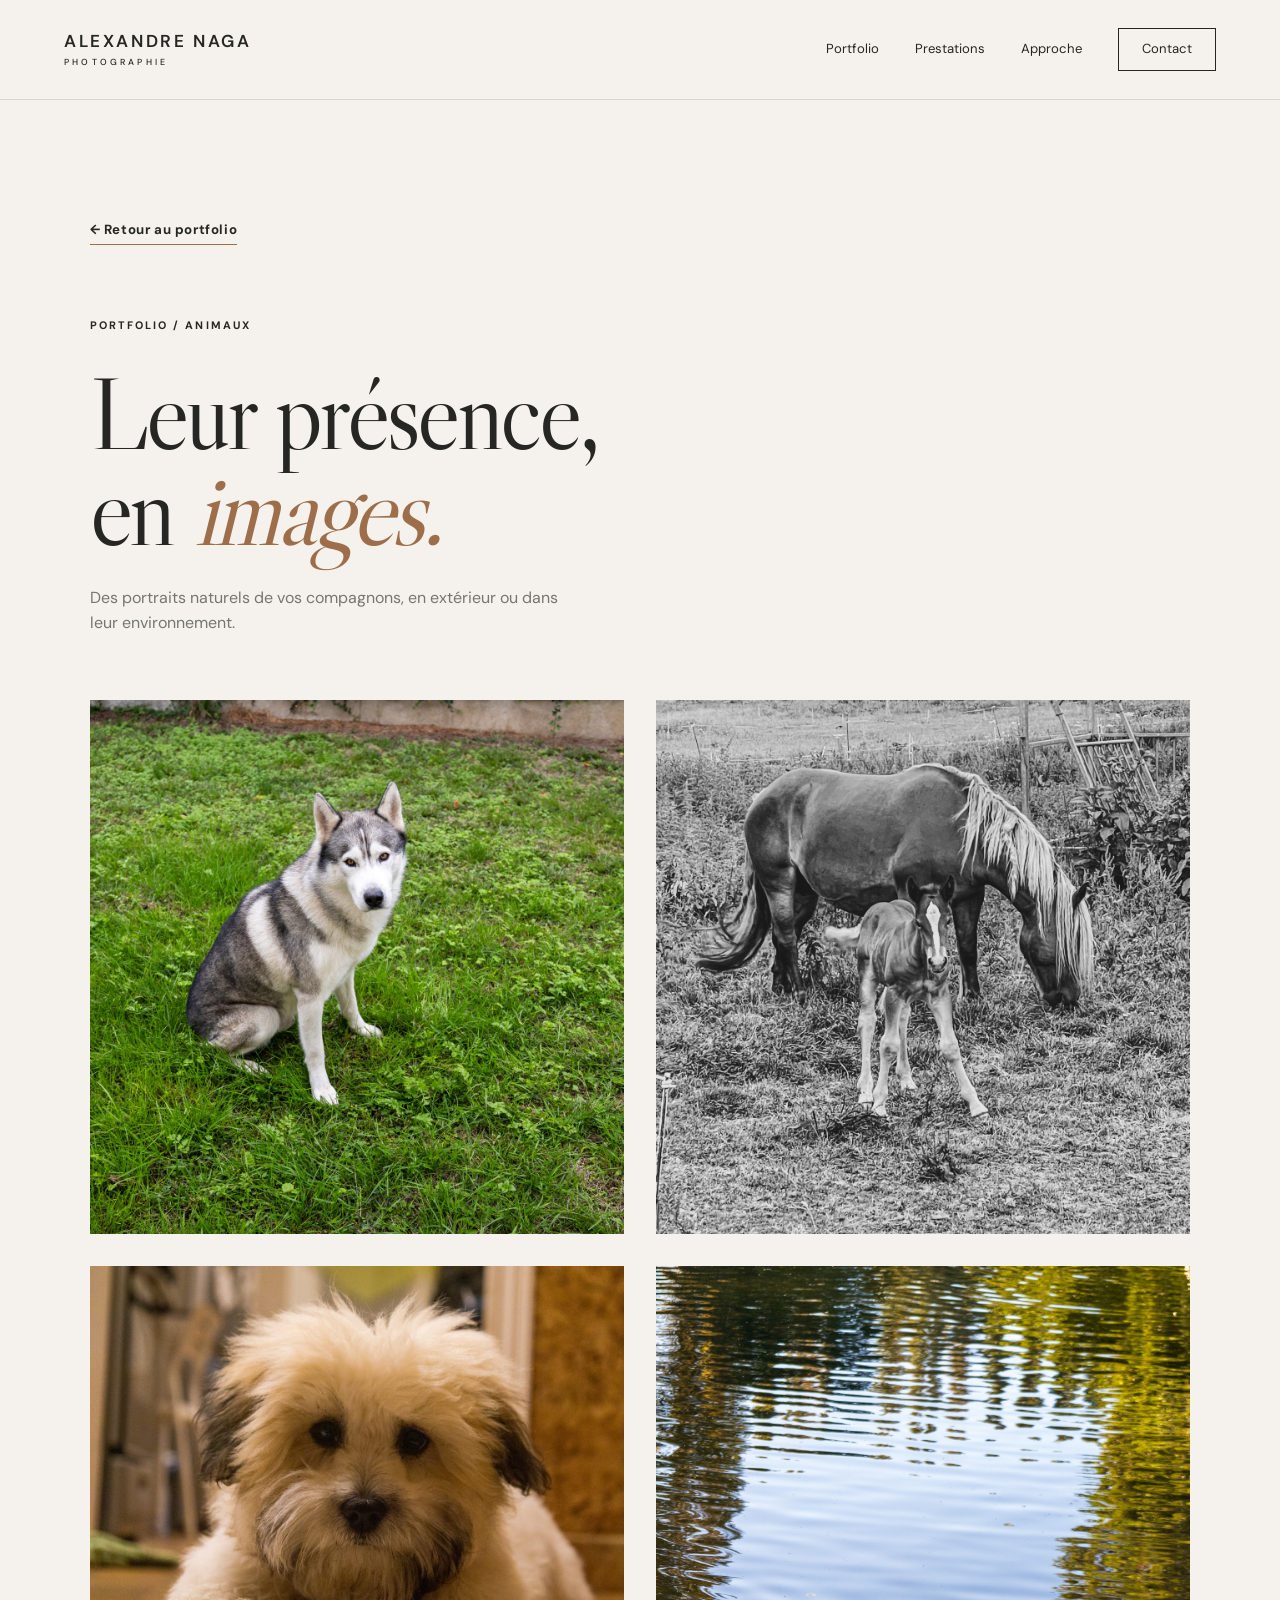
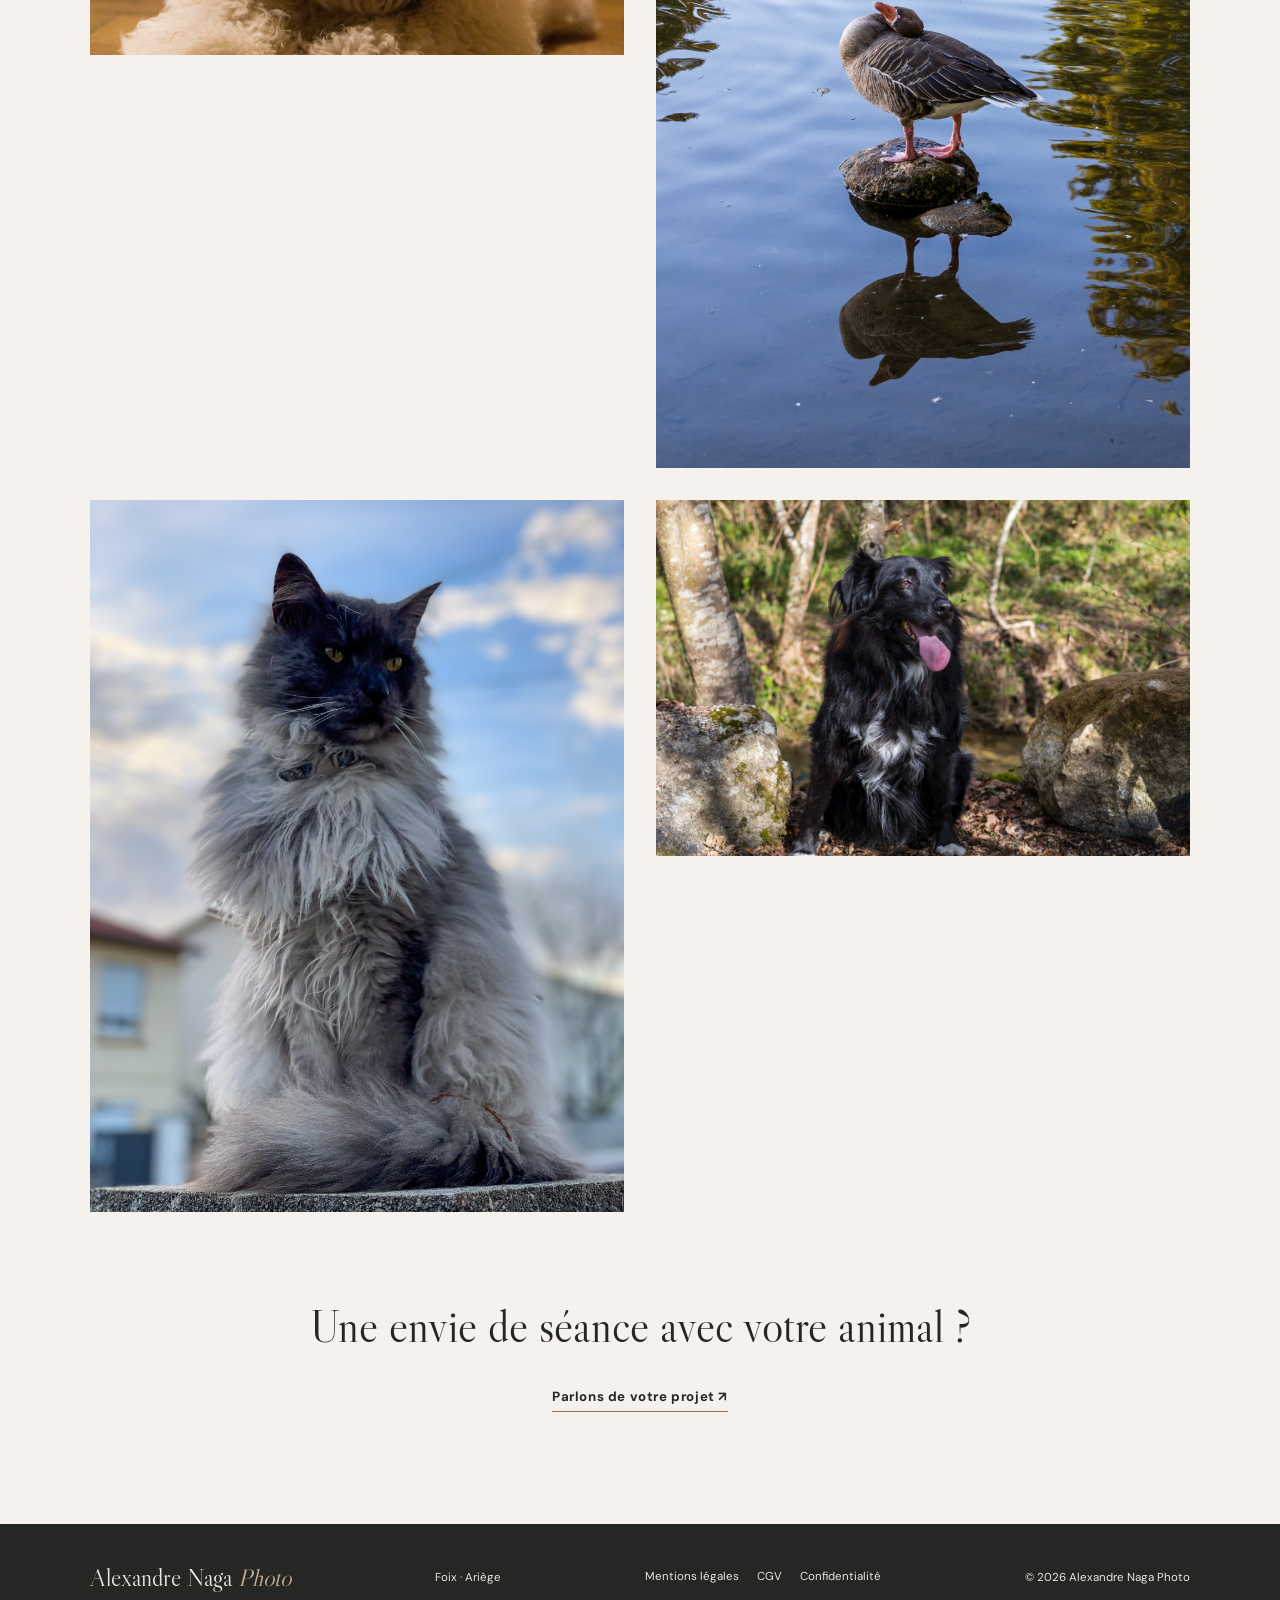
==== animaux.html @ 055ae41a "Retirer les mentions de maquette et actualiser les descriptions" ====
<!doctype html>
<html lang="fr">
<head>
  <meta charset="utf-8">
  <meta name="viewport" content="width=device-width, initial-scale=1">
  <meta name="theme-color" content="#f5f2ed">
  <meta name="description" content="Galerie Animaux d'Alexandre Naga Photo, photographe à Foix en Ariège.">
  <title>Animaux — Alexandre Naga Photo</title>
  <link rel="icon" type="image/svg+xml" href="data:image/svg+xml,%3Csvg xmlns='http://www.w3.org/2000/svg' viewBox='0 0 64 64'%3E%3Crect width='64' height='64' fill='%23252623'/%3E%3Ctext x='32' y='44' font-family='Georgia' font-size='31' text-anchor='middle' fill='%23f4ede3'%3EAN%3C/text%3E%3C/svg%3E">
  <link rel="preconnect" href="https://fonts.googleapis.com">
  <link rel="preconnect" href="https://fonts.gstatic.com" crossorigin>
  <link href="https://fonts.googleapis.com/css2?family=DM+Sans:wght@400;500;600;700&family=Libre+Caslon+Display&display=swap" rel="stylesheet">
  <link rel="stylesheet" href="./styles.css">
</head>
<body>

<header class="site-header" id="haut">
  <a href="./index.html#haut" class="brand" aria-label="Alexandre Naga Photo, retour en haut"><span>ALEXANDRE NAGA</span><small>PHOTOGRAPHIE</small></a>
  <button class="menu-toggle" aria-label="Ouvrir le menu" aria-controls="main-nav" aria-expanded="false"><span></span><span></span></button>
  <nav id="main-nav" class="nav" aria-label="Navigation principale">
    <a href="./index.html#portfolio">Portfolio</a><a href="./index.html#prestations">Prestations</a><a href="./index.html#approche">Approche</a><a class="nav-contact" href="./index.html#contact">Contact</a>
  </nav>
</header>
<main class="portrait-page section-pad">
  <a class="text-link" href="./index.html#portfolio">← Retour au portfolio</a>
  <div class="portrait-intro">
    <span class="eyebrow">Portfolio / Animaux</span>
    <h1>Leur présence,<br>en <em>images.</em></h1>
    <p>Des portraits naturels de vos compagnons, en extérieur ou dans leur environnement.</p>
  </div>
  <div class="portrait-grid family-grid" aria-label="Galerie Animaux">
<figure class="portrait-frame"><button class="portrait-open" data-photo="0" aria-label="Agrandir : photographie animalière 1"><img src="./assets/animaux/IMG_0197.jpg" alt="Photographie animalière 1" loading="lazy"></button></figure>
<figure class="portrait-frame"><button class="portrait-open" data-photo="1" aria-label="Agrandir : photographie animalière 2"><img src="./assets/animaux/IMG_1914.jpg" alt="Photographie animalière 2" loading="lazy"></button></figure>
<figure class="portrait-frame"><button class="portrait-open" data-photo="2" aria-label="Agrandir : photographie animalière 3"><img src="./assets/animaux/IMG_4850.jpg" alt="Photographie animalière 3" loading="lazy"></button></figure>
<figure class="portrait-frame"><button class="portrait-open" data-photo="3" aria-label="Agrandir : photographie animalière 4"><img src="./assets/animaux/IMG_4962.jpg" alt="Photographie animalière 4" loading="lazy"></button></figure>
<figure class="portrait-frame"><button class="portrait-open" data-photo="4" aria-label="Agrandir : photographie animalière 5"><img src="./assets/animaux/IMG_6187_jpg.jpg" alt="Photographie animalière 5" loading="lazy"></button></figure>
<figure class="portrait-frame"><button class="portrait-open" data-photo="5" aria-label="Agrandir : photographie animalière 6"><img src="./assets/animaux/IMG_8423.jpg" alt="Photographie animalière 6" loading="lazy"></button></figure>
  </div>
  <div class="portrait-outro"><p>Une envie de séance avec votre animal ?</p><a class="text-link" href="./index.html#contact">Parlons de votre projet ↗</a></div>
</main>
<dialog class="photo-dialog" aria-label="Photographie agrandie"><button class="photo-close" aria-label="Fermer la photographie">Fermer ×</button><img class="photo-large" alt=""><div class="photo-controls"><button class="photo-prev" aria-label="Photographie précédente">←</button><span class="photo-counter" aria-live="polite"></span><button class="photo-next" aria-label="Photographie suivante">→</button></div></dialog>
<footer>
  <a href="./index.html#haut" class="footer-brand">Alexandre Naga <span>Photo</span></a>
  <span>Foix · Ariège</span>
  <nav class="footer-legal" aria-label="Informations légales">
    <a href="./mentions-legales.html">Mentions légales</a>
    <a href="./cgv.html">CGV</a>
    <a href="./politique-confidentialite.html">Confidentialité</a>
  </nav>
  <span>© 2026 Alexandre Naga Photo</span>
</footer>
<script src="./script.js"></script>
</body>
</html>
---- styles.css ----
:root{--cream:#f5f2ed;--ink:#262722;--muted:#75766e;--line:#d8d6cf;--rust:#9e6e4b;--dark:#252724}*{box-sizing:border-box}html{scroll-behavior:smooth}body{margin:0;background:var(--cream);color:var(--ink);font:16px/1.58 'DM Sans',Arial,sans-serif}body.locked{overflow:hidden}button,a{font:inherit}a{color:inherit;text-decoration:none}button{cursor:pointer}h1,h2,h3,p{margin-top:0}h1,h2{font-family:'Libre Caslon Display',Georgia,serif;font-weight:400;line-height:.94;letter-spacing:-.035em}em{font-weight:400}img{display:block;width:100%}.preview-note{background:#32352e;color:#f6f2eb;text-align:center;padding:7px 18px;font-size:.75rem;letter-spacing:.035em}.site-header{height:100px;padding:0 5%;display:flex;align-items:center;justify-content:space-between;border-bottom:1px solid var(--line);position:relative;z-index:8;background:var(--cream)}.brand{display:flex;flex-direction:column;line-height:1.1;letter-spacing:.15em;font-size:1.08rem;font-weight:600}.brand small{font-size:.55rem;letter-spacing:.36em;margin-top:7px;font-weight:500}.nav{display:flex;align-items:center;gap:36px;font-size:.82rem}.nav a:hover,.text-link:hover{color:var(--rust)}.nav-contact{border:1px solid var(--ink);padding:10px 23px}.nav-contact:hover{background:var(--ink);color:white!important}.menu-toggle{display:none}.hero{min-height:645px;display:grid;grid-template-columns:53% 47%;overflow:hidden}.hero-copy{padding:92px 8% 25px 9.5%;display:flex;flex-direction:column;align-items:flex-start}.eyebrow{text-transform:uppercase;letter-spacing:.19em;font-size:.68rem;font-weight:700;display:inline-flex;align-items:center;gap:15px}.short-rule{width:27px;height:1px;background:var(--rust)}.hero h1{font-size:clamp(4rem,6.4vw,7.5rem);margin:66px 0 28px;max-width:760px;white-space:nowrap}.hero em,h2 em{font-style:italic;color:var(--rust)}.hero-copy>p{max-width:440px;font-size:1.03rem;color:#56584f;line-height:1.85;margin-bottom:37px}.text-link{border-bottom:1px solid var(--rust);padding-bottom:6px;font-size:.83rem;font-weight:700;letter-spacing:.045em}.text-link span{padding-left:34px;font-size:1.1rem}.hero-index{display:flex;justify-content:space-between;gap:25px;width:100%;border-top:1px solid var(--line);padding-top:20px;color:var(--muted);font-size:.68rem;text-transform:uppercase;letter-spacing:.12em;margin-top:auto}.hero-photo-wrap{position:relative;min-height:645px;overflow:hidden;background:#777568}.hero-photo{height:100%;object-fit:cover;object-position:50% 39%;position:absolute}.photo-stamp{position:absolute;right:7%;bottom:25px;color:#fff;font-family:'Libre Caslon Display',Georgia,serif;font-size:1.6rem;font-style:italic;text-shadow:0 1px 9px #0008}.section-pad{padding:116px 7%}.section-top{display:flex;justify-content:space-between;align-items:center;color:var(--muted);font-size:.73rem;padding-bottom:30px;border-bottom:1px solid var(--line)}.section-top .eyebrow{color:var(--ink)}.intro-row{display:flex;align-items:end;justify-content:space-between;gap:35px;margin:68px 0 60px}.intro h2,.services h2,.approach h2,.contact h2{font-size:clamp(3.8rem,6vw,7rem);margin:0}.intro-row p{max-width:390px;font-size:1rem;line-height:1.9;color:#5c5f55;margin:0 0 8px}.gallery{display:grid;grid-template-columns:1.24fr .76fr;grid-template-rows:320px 320px;gap:18px}.gallery-item{position:relative;overflow:hidden;background:#e8e4dc;border:1px solid var(--line);min-width:0}.gallery-main{grid-row:span 2}.gallery-caption{position:absolute;bottom:24px;left:27px;right:27px;color:var(--muted);display:flex;justify-content:space-between;font-size:.88rem;gap:12px}.gallery-caption b{font-weight:400}.photo-placeholder{width:100%;height:100%;min-height:inherit;display:flex;flex-direction:column;align-items:center;justify-content:center;text-align:center;padding:60px 24px;gap:10px;color:var(--muted);position:relative}.photo-placeholder:before{content:'';position:absolute;inset:20px;border:1px solid #b9b2a54d;pointer-events:none}.photo-placeholder strong{font-weight:500;font-size:.9rem;letter-spacing:.02em}.photo-placeholder small{font-size:.72rem;color:var(--rust)}.placeholder-mark{width:38px;height:48px;border:1px solid #a89c8d;margin-bottom:14px;position:relative}.placeholder-mark:after{content:'';position:absolute;inset:5px;border:1px solid #a89c8d66}.hero-photo-wrap{background:#e8e4dc;border-left:1px solid var(--line)}.photo-stamp{color:var(--rust);text-shadow:none}.gallery-disclaimer{color:var(--muted);font-size:.72rem;margin:16px 0 0}.services{background:#e9e7e0}.services-grid{display:grid;grid-template-columns:1fr 1fr;gap:9%;padding-top:83px}.services-heading p{max-width:410px;line-height:1.9;color:#5a5c54;margin-top:45px}.service-list>div{position:relative;padding:22px 0 24px 48px;border-top:1px solid #c7c6bf}.service-list>div:last-child{border-bottom:1px solid #c7c6bf}.service-list span{position:absolute;left:0;top:26px;color:var(--rust);font-size:.75rem}.service-list h3{font-family:'Libre Caslon Display',Georgia,serif;font-size:1.8rem;font-weight:400;margin-bottom:4px}.service-list p{color:#676a61;font-size:.82rem;line-height:1.7;margin:0}.approach{background:var(--dark);color:#f5f2ed;display:grid;grid-template-columns:1.2fr .8fr;gap:10%;min-height:475px}.approach h2{margin-top:55px}.approach>div+div{padding-top:83px}.approach p{color:#d3d2ca;line-height:1.95;max-width:460px}.contact{text-align:center;min-height:475px;display:flex;align-items:center;flex-direction:column;justify-content:center}.contact h2{margin:31px 0}.contact>p{max-width:530px;color:#5e6057;line-height:1.8}.contact-pending{font-size:.75rem;border:1px solid var(--line);padding:12px 18px;margin-top:16px}footer{background:var(--dark);color:#e8e6dc;padding:35px 7%;display:flex;align-items:center;justify-content:space-between;gap:25px;font-size:.72rem}footer .footer-brand{font-family:'Libre Caslon Display',Georgia,serif;font-size:1.5rem}footer .footer-brand span{font-style:italic;color:#caa98b}.nav a:focus-visible,.menu-toggle:focus-visible{outline:3px solid var(--rust);outline-offset:3px}
@media(max-width:850px){.site-header{height:74px;padding:0 5%}.menu-toggle{display:flex;width:44px;height:44px;border:0;background:transparent;flex-direction:column;justify-content:center;gap:6px;align-items:center}.menu-toggle span{width:23px;height:1px;background:var(--ink)}.nav{display:none;position:absolute;top:74px;left:0;right:0;padding:27px 6%;background:var(--cream);border-bottom:1px solid var(--line);flex-direction:column;align-items:stretch;gap:22px}.nav.open{display:flex}.nav-contact{width:max-content}.hero{grid-template-columns:1fr}.hero-copy{padding:70px 6% 30px;min-height:510px}.hero h1{font-size:clamp(3.8rem,10vw,6rem);white-space:normal;margin:58px 0 24px}.hero-index{margin-top:50px}.hero-photo-wrap{min-height:570px}.section-pad{padding:82px 6%}.intro-row{margin:55px 0 40px;align-items:start}.intro h2,.services h2,.approach h2,.contact h2{font-size:clamp(3.5rem,8vw,5.5rem)}.services-grid{gap:5%}.approach{gap:5%}}
@media(max-width:620px){.preview-note{font-size:.66rem;padding:7px 14px}.brand{font-size:.85rem}.brand small{font-size:.48rem}.hero-copy{min-height:475px;padding-top:58px}.hero h1{font-size:clamp(3.7rem,13vw,5.6rem);margin:48px 0 24px}.hero-copy>p{font-size:.95rem}.hero-photo-wrap{min-height:550px;max-height:650px}.hero-photo{object-position:center 42%}.hero-index{font-size:.57rem;gap:10px}.section-pad{padding:72px 6%}.section-top>span:last-child{display:none}.intro-row{display:block}.intro-row p{margin-top:30px}.intro h2,.services h2,.approach h2,.contact h2{font-size:clamp(3.5rem,12vw,5rem)}.gallery{grid-template-columns:1fr 1fr;grid-template-rows:430px 210px;gap:9px}.gallery-main{grid-column:span 2;grid-row:span 1}.gallery-small img{object-position:center}.gallery-caption{bottom:14px;left:14px;right:14px;font-size:.68rem}.gallery-small .photo-placeholder{padding:30px 12px 52px;gap:6px}.gallery-small .photo-placeholder strong{font-size:.76rem}.gallery-small .placeholder-mark{width:24px;height:30px;margin-bottom:5px}.gallery-small .photo-placeholder:before{inset:9px}.services-grid{display:block;padding-top:55px}.services-heading p{margin:28px 0 50px}.service-list h3{font-size:1.55rem}.approach{display:block}.approach>div+div{padding-top:34px}.contact{min-height:430px}.contact-pending{font-size:.7rem}footer{align-items:start;flex-direction:column;gap:10px}.photo-stamp{font-size:1.35rem}}
@media(prefers-reduced-motion:reduce){html{scroll-behavior:auto}.gallery-item img{transition:none}}

.service-price{display:block;font-size:.88rem;font-weight:600;color:var(--rust);margin:5px 0 12px}.service-conditions{border-top:1px solid #c7c6bf;margin-top:46px;padding-top:25px;max-width:760px}.service-conditions h3{font-size:1rem;font-weight:600;margin-bottom:12px}.service-conditions p{font-size:.82rem;line-height:1.8;color:#5a5c54;margin-bottom:8px}

/* Galerie portrait : images entières, sans recadrage. */
.gallery-filled{display:flex;align-items:center;padding-bottom:65px;background:#e8e4dc}.gallery-filled img{height:auto;object-fit:contain}.gallery-filled:hover .gallery-caption{color:var(--rust)}a:focus-visible,button:focus-visible{outline:3px solid var(--rust);outline-offset:5px}.portrait-intro{max-width:720px;margin:70px 0 64px}.portrait-intro h1{font-size:clamp(4rem,8vw,8rem);margin:28px 0}.portrait-intro h1 em{color:var(--rust)}.portrait-intro p{max-width:490px;color:var(--muted)}.portrait-grid{display:grid;grid-template-columns:repeat(2,minmax(0,1fr));gap:32px;align-items:start}.portrait-frame{margin:0}.portrait-open{display:block;width:100%;border:0;padding:0;background:transparent;cursor:zoom-in}.portrait-open img{height:auto}.portrait-frame:first-child{grid-column:1 / -1;width:82%;justify-self:center;margin-bottom:24px}.portrait-outro{text-align:center;margin-top:80px}.portrait-outro p{font-family:'Libre Caslon Display',Georgia,serif;font-size:2.8rem;margin-bottom:20px}.photo-dialog{background:var(--dark);color:var(--cream);border:0;padding:64px 20px 70px;width:96vw;max-width:1500px;height:94dvh;max-height:96dvh;overflow:hidden}.photo-dialog::backdrop{background:#000d}.photo-large{width:100%;height:100%;object-fit:contain}.photo-close{position:absolute;top:12px;right:16px;background:transparent;border:1px solid #777;color:inherit;padding:8px 16px}.photo-controls{position:absolute;bottom:12px;left:0;right:0;display:flex;justify-content:center;align-items:center;gap:30px}.photo-controls button{width:44px;height:44px;background:transparent;color:inherit;border:1px solid #777}.photo-counter{font-size:.8rem;min-width:42px;text-align:center}@media(max-width:620px){.portrait-intro{margin:48px 0 38px}.portrait-grid{grid-template-columns:1fr;gap:24px}.portrait-frame:first-child{width:100%;grid-column:auto;margin-bottom:0}.portrait-page{padding-top:40px}.photo-dialog{width:100vw;max-width:100vw;padding-left:8px;padding-right:8px}.gallery-filled{padding-bottom:55px}}

.gallery-small.gallery-filled img{max-height:100%;width:100%;object-fit:contain}.family-grid .portrait-frame:first-child{width:100%;grid-column:auto;margin-bottom:0}

.gallery-four{grid-template-columns:repeat(2,minmax(0,1fr));grid-template-rows:none;grid-auto-rows:390px}.gallery-four .gallery-main{grid-row:auto;grid-column:auto}.gallery-four .gallery-filled img{max-height:100%;object-fit:contain}.event-nav{display:flex;gap:30px;margin-bottom:56px}.event-series{scroll-margin-top:24px;margin-bottom:88px}.event-series h2{font-size:clamp(3rem,5vw,5rem);margin-bottom:35px}.event-series .portrait-frame:last-child:nth-child(odd){grid-column:1 / -1;width:70%;justify-self:center}@media(max-width:620px){.gallery-four{grid-template-columns:1fr;grid-auto-rows:auto;gap:20px}.gallery-four .gallery-filled{min-height:240px}.gallery-four .gallery-caption{font-size:.8rem}.event-series .portrait-frame:last-child:nth-child(odd){width:100%;grid-column:auto}.event-series{margin-bottom:60px}}

.hero-selected .hero-photo{object-position:64% center}.hero-selected .photo-stamp{color:#fff;text-shadow:0 2px 8px #000c}@media(max-width:850px){.hero-selected{min-height:0;max-height:none;aspect-ratio:3 / 2}.hero-selected .hero-photo{position:relative;height:auto;object-fit:contain}.hero-selected .photo-stamp{bottom:18px}}

/* Carte Animaux — 5e galerie du portfolio */
.gallery-five .gallery-item:last-child{grid-column:1 / -1;width:50%;justify-self:center}
@media(max-width:620px){.gallery-five .gallery-item:last-child{grid-column:auto;width:100%}}


/* Pages légales */
.footer-legal{display:flex;align-items:center;gap:18px}
.footer-legal a{border-bottom:1px solid transparent;padding-bottom:2px}
.footer-legal a:hover{color:#caa98b;border-bottom-color:#caa98b}
.legal-page{max-width:980px;margin:0 auto}
.legal-header{margin:25px 0 62px}
.legal-header h1{font-size:clamp(3.7rem,7vw,7rem);margin:28px 0 18px}
.legal-header h1 em{color:var(--rust)}
.legal-header p{max-width:670px;color:var(--muted);line-height:1.8}
.legal-content{display:grid;gap:42px}
.legal-section{border-top:1px solid var(--line);padding-top:28px}
.legal-section h2{font-family:'Libre Caslon Display',Georgia,serif;font-size:2.2rem;line-height:1.1;margin-bottom:18px}
.legal-section h3{font-size:1rem;margin:24px 0 8px}
.legal-section p,.legal-section li{color:#55584f;line-height:1.85}
.legal-section ul{padding-left:22px}
.legal-section a{color:var(--rust);text-decoration:underline;text-underline-offset:3px}
.legal-back{display:inline-block;margin-bottom:25px}
.legal-note{border-left:2px solid var(--rust);padding:14px 18px;background:#ece8e0;color:#55584f}
@media(max-width:850px){footer{flex-wrap:wrap}.footer-legal{order:4;width:100%;padding-top:5px}}
@media(max-width:620px){.footer-legal{flex-direction:column;align-items:flex-start;gap:8px}.legal-header{margin:12px 0 42px}.legal-content{gap:34px}.legal-section h2{font-size:1.9rem}}


.legal-identity{max-width:980px;margin:0 auto 52px;padding:24px 28px;border:1px solid var(--line)}
.legal-identity p{margin:0;line-height:1.8;color:#5a5c54}
.legal-identity a{text-decoration:underline;text-underline-offset:3px;color:var(--rust)}
.legal-update{font-size:.78rem;margin-top:14px}
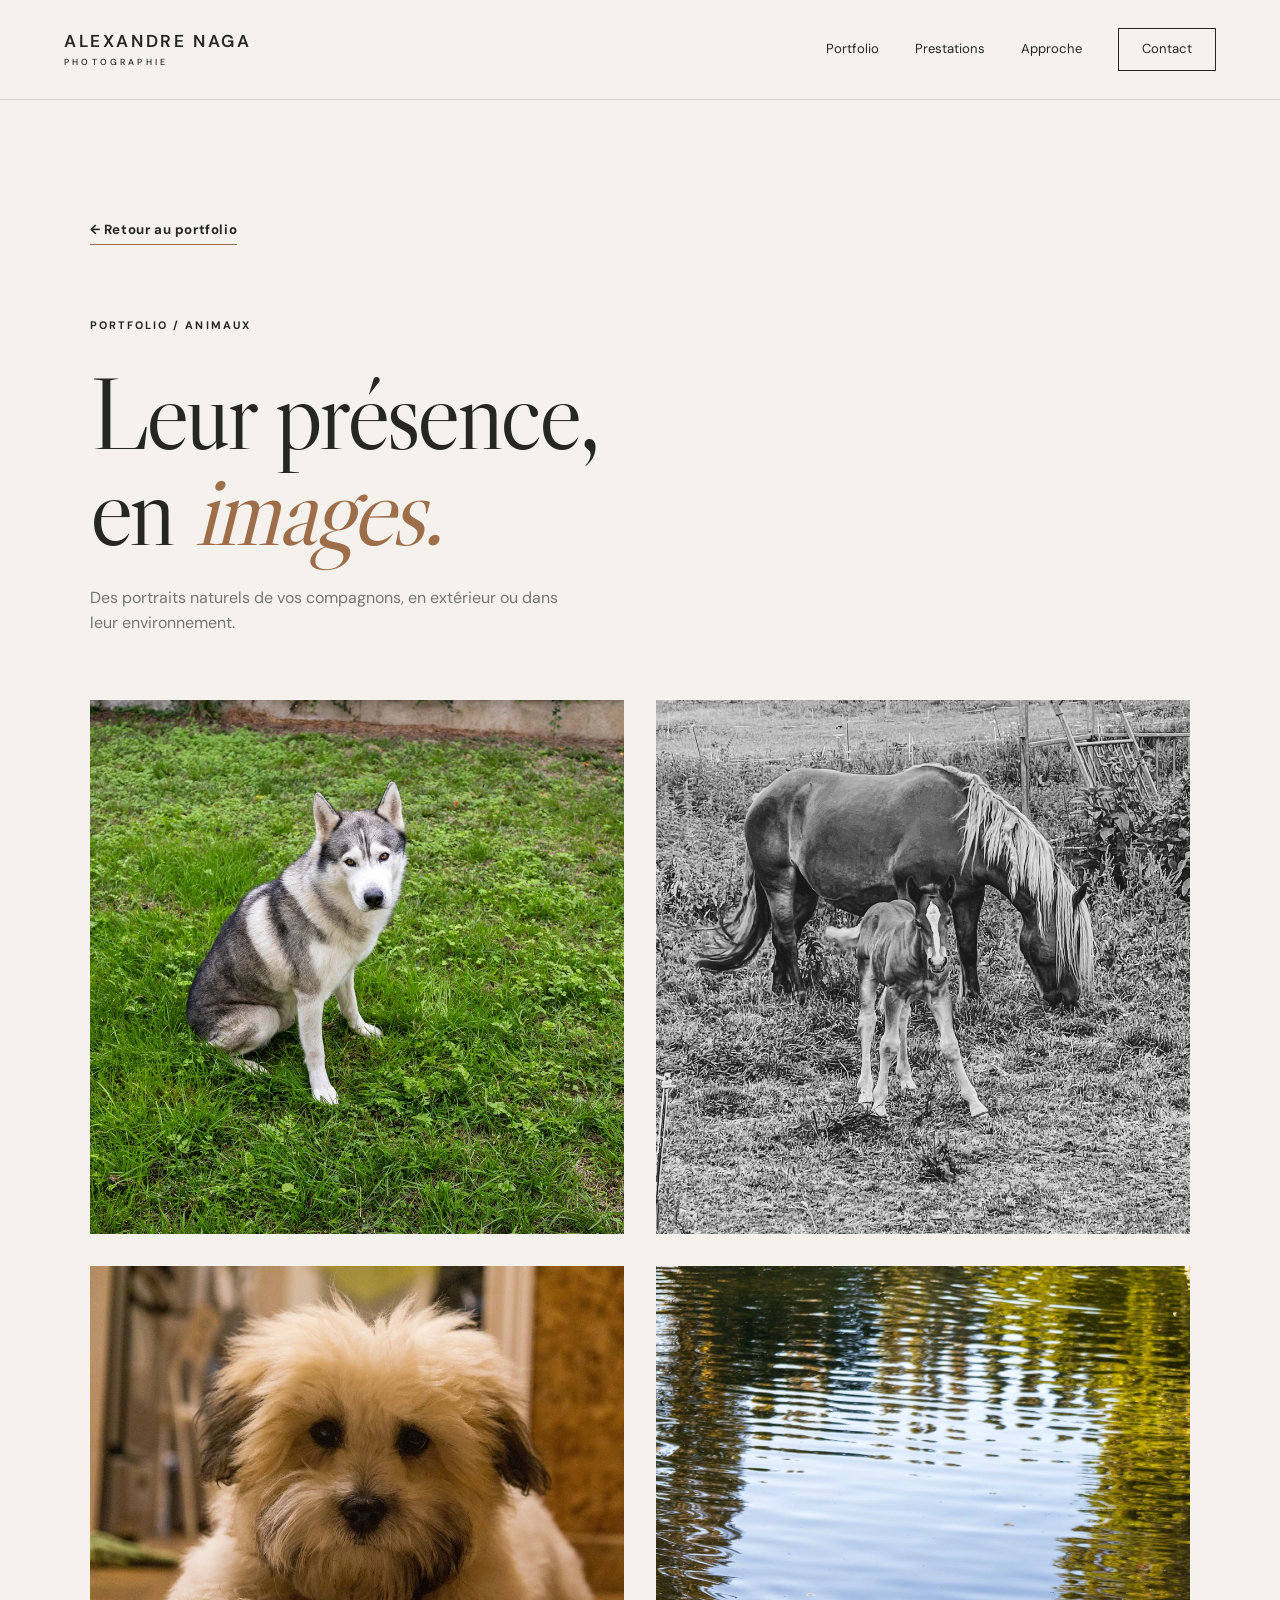
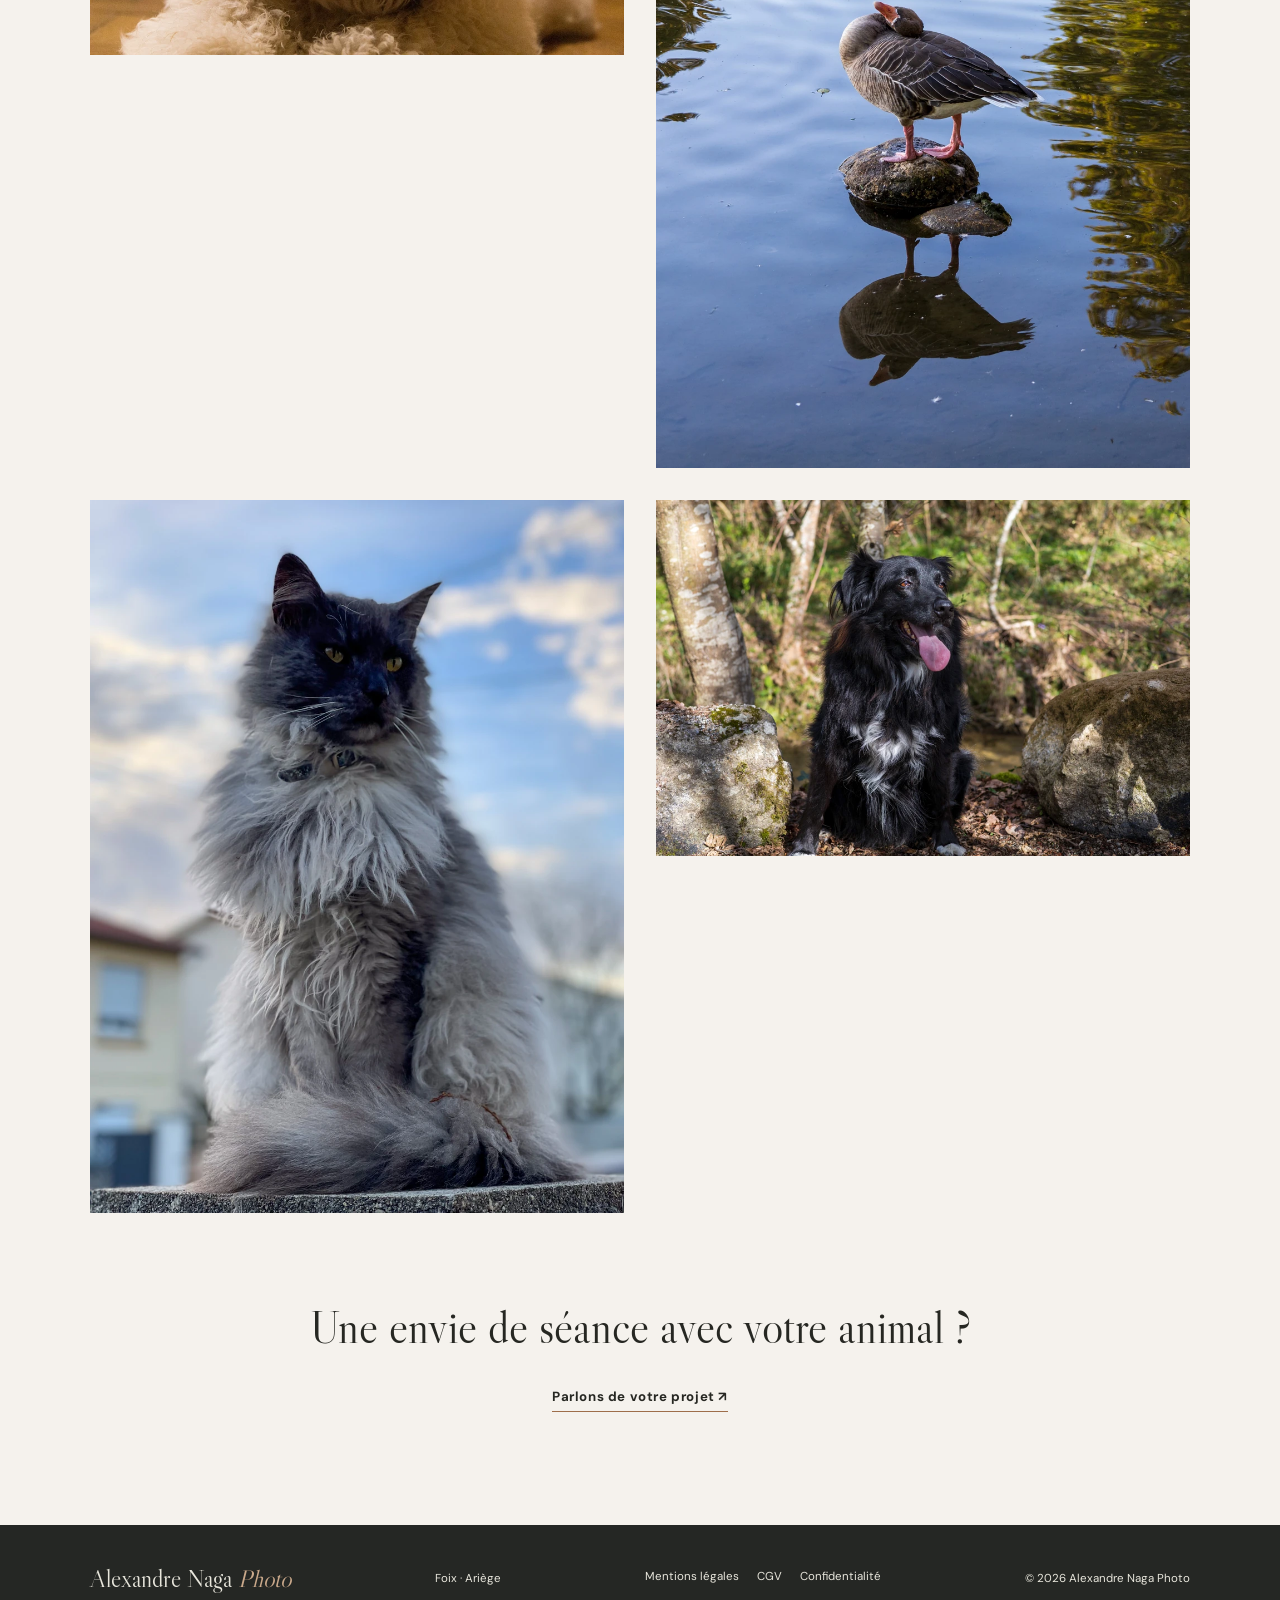
==== commit 52364878: "Optimisation des photos du site" ====
--- a/animaux.html
+++ b/animaux.html
@@ -29,12 +29,12 @@
     <p>Des portraits naturels de vos compagnons, en extérieur ou dans leur environnement.</p>
   </div>
   <div class="portrait-grid family-grid" aria-label="Galerie Animaux">
-<figure class="portrait-frame"><button class="portrait-open" data-photo="0" aria-label="Agrandir : photographie animalière 1"><img src="./assets/animaux/IMG_0197.jpg" alt="Photographie animalière 1" loading="lazy"></button></figure>
-<figure class="portrait-frame"><button class="portrait-open" data-photo="1" aria-label="Agrandir : photographie animalière 2"><img src="./assets/animaux/IMG_1914.jpg" alt="Photographie animalière 2" loading="lazy"></button></figure>
-<figure class="portrait-frame"><button class="portrait-open" data-photo="2" aria-label="Agrandir : photographie animalière 3"><img src="./assets/animaux/IMG_4850.jpg" alt="Photographie animalière 3" loading="lazy"></button></figure>
-<figure class="portrait-frame"><button class="portrait-open" data-photo="3" aria-label="Agrandir : photographie animalière 4"><img src="./assets/animaux/IMG_4962.jpg" alt="Photographie animalière 4" loading="lazy"></button></figure>
-<figure class="portrait-frame"><button class="portrait-open" data-photo="4" aria-label="Agrandir : photographie animalière 5"><img src="./assets/animaux/IMG_6187_jpg.jpg" alt="Photographie animalière 5" loading="lazy"></button></figure>
-<figure class="portrait-frame"><button class="portrait-open" data-photo="5" aria-label="Agrandir : photographie animalière 6"><img src="./assets/animaux/IMG_8423.jpg" alt="Photographie animalière 6" loading="lazy"></button></figure>
+<figure class="portrait-frame"><button class="portrait-open" data-photo="0" aria-label="Agrandir : photographie animalière 1"><img alt="Photographie animalière 1" loading="lazy" src="./assets/web/animaux/IMG_0197-960.webp" srcset="./assets/web/animaux/IMG_0197-480.webp 480w, ./assets/web/animaux/IMG_0197-960.webp 960w, ./assets/web/animaux/IMG_0197-1440.webp 1440w" sizes="(max-width: 620px) 88vw, 43vw" width="2560" height="2560" decoding="async" data-full="./assets/animaux/IMG_0197.jpg"></button></figure>
+<figure class="portrait-frame"><button class="portrait-open" data-photo="1" aria-label="Agrandir : photographie animalière 2"><img alt="Photographie animalière 2" loading="lazy" src="./assets/web/animaux/IMG_1914-960.webp" srcset="./assets/web/animaux/IMG_1914-480.webp 480w, ./assets/web/animaux/IMG_1914-960.webp 960w, ./assets/web/animaux/IMG_1914-1440.webp 1440w" sizes="(max-width: 620px) 88vw, 43vw" width="2560" height="2560" decoding="async" data-full="./assets/animaux/IMG_1914.jpg"></button></figure>
+<figure class="portrait-frame"><button class="portrait-open" data-photo="2" aria-label="Agrandir : photographie animalière 3"><img alt="Photographie animalière 3" loading="lazy" src="./assets/web/animaux/IMG_4850-960.webp" srcset="./assets/web/animaux/IMG_4850-480.webp 480w, ./assets/web/animaux/IMG_4850-960.webp 960w, ./assets/web/animaux/IMG_4850-1440.webp 1440w" sizes="(max-width: 620px) 88vw, 43vw" width="2560" height="1864" decoding="async" data-full="./assets/animaux/IMG_4850.jpg"></button></figure>
+<figure class="portrait-frame"><button class="portrait-open" data-photo="3" aria-label="Agrandir : photographie animalière 4"><img alt="Photographie animalière 4" loading="lazy" src="./assets/web/animaux/IMG_4962-960.webp" srcset="./assets/web/animaux/IMG_4962-480.webp 480w, ./assets/web/animaux/IMG_4962-960.webp 960w, ./assets/web/animaux/IMG_4962-1440.webp 1440w" sizes="(max-width: 620px) 88vw, 43vw" width="1706" height="2560" decoding="async" data-full="./assets/animaux/IMG_4962.jpg"></button></figure>
+<figure class="portrait-frame"><button class="portrait-open" data-photo="4" aria-label="Agrandir : photographie animalière 5"><img alt="Photographie animalière 5" loading="lazy" src="./assets/web/animaux/IMG_6187_jpg-960.webp" srcset="./assets/web/animaux/IMG_6187_jpg-480.webp 480w, ./assets/web/animaux/IMG_6187_jpg-960.webp 960w, ./assets/web/animaux/IMG_6187_jpg-1440.webp 1440w" sizes="(max-width: 620px) 88vw, 43vw" width="1920" height="2560" decoding="async" data-full="./assets/animaux/IMG_6187_jpg.jpg"></button></figure>
+<figure class="portrait-frame"><button class="portrait-open" data-photo="5" aria-label="Agrandir : photographie animalière 6"><img alt="Photographie animalière 6" loading="lazy" src="./assets/web/animaux/IMG_8423-960.webp" srcset="./assets/web/animaux/IMG_8423-480.webp 480w, ./assets/web/animaux/IMG_8423-960.webp 960w, ./assets/web/animaux/IMG_8423-1440.webp 1440w" sizes="(max-width: 620px) 88vw, 43vw" width="2560" height="1707" decoding="async" data-full="./assets/animaux/IMG_8423.jpg"></button></figure>
   </div>
   <div class="portrait-outro"><p>Une envie de séance avec votre animal ?</p><a class="text-link" href="./index.html#contact">Parlons de votre projet ↗</a></div>
 </main>
--- a/styles.css
+++ b/styles.css
@@ -45,3 +45,6 @@
 .legal-identity p{margin:0;line-height:1.8;color:#5a5c54}
 .legal-identity a{text-decoration:underline;text-underline-offset:3px;color:var(--rust)}
 .legal-update{font-size:.78rem;margin-top:14px}
+
+/* Accueil mobile : respecter les proportions réelles de la photographie. */
+@media(max-width:850px){.hero-selected{aspect-ratio:auto}.hero-selected .hero-photo{height:auto}}
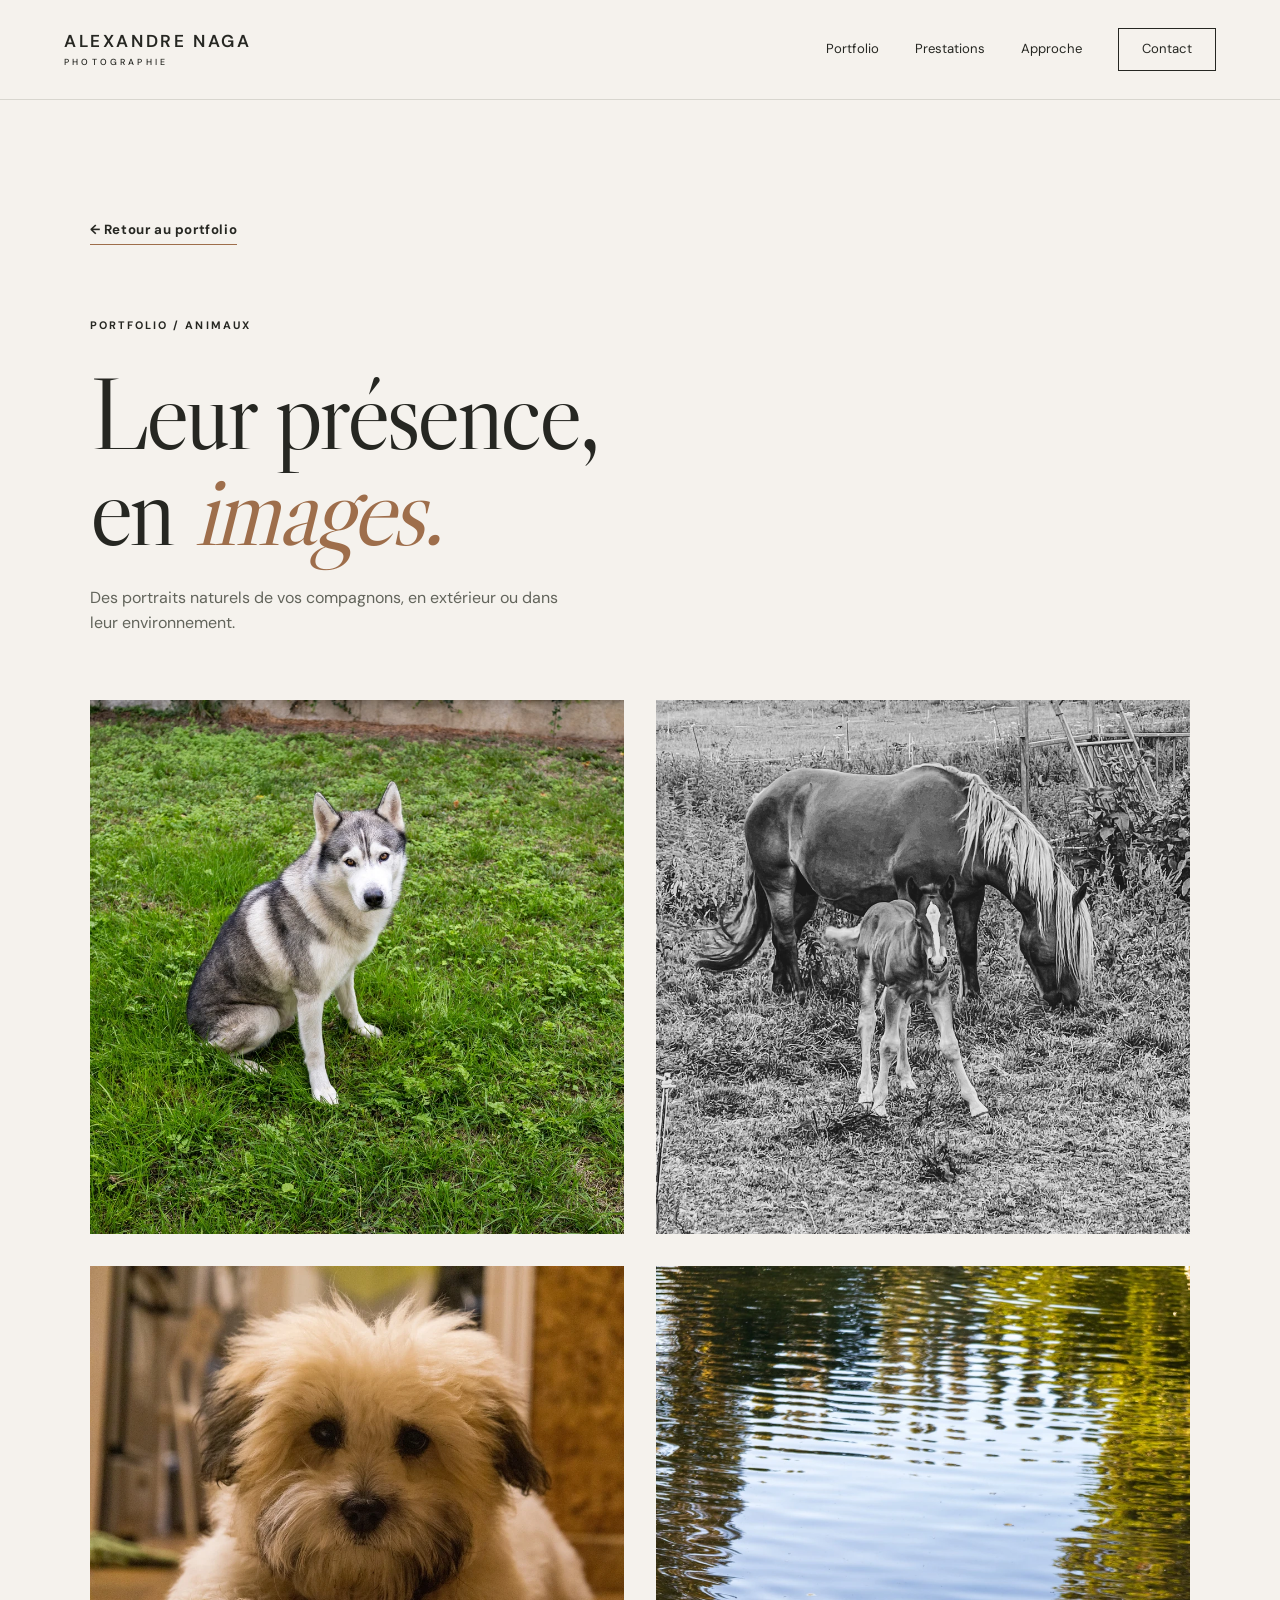
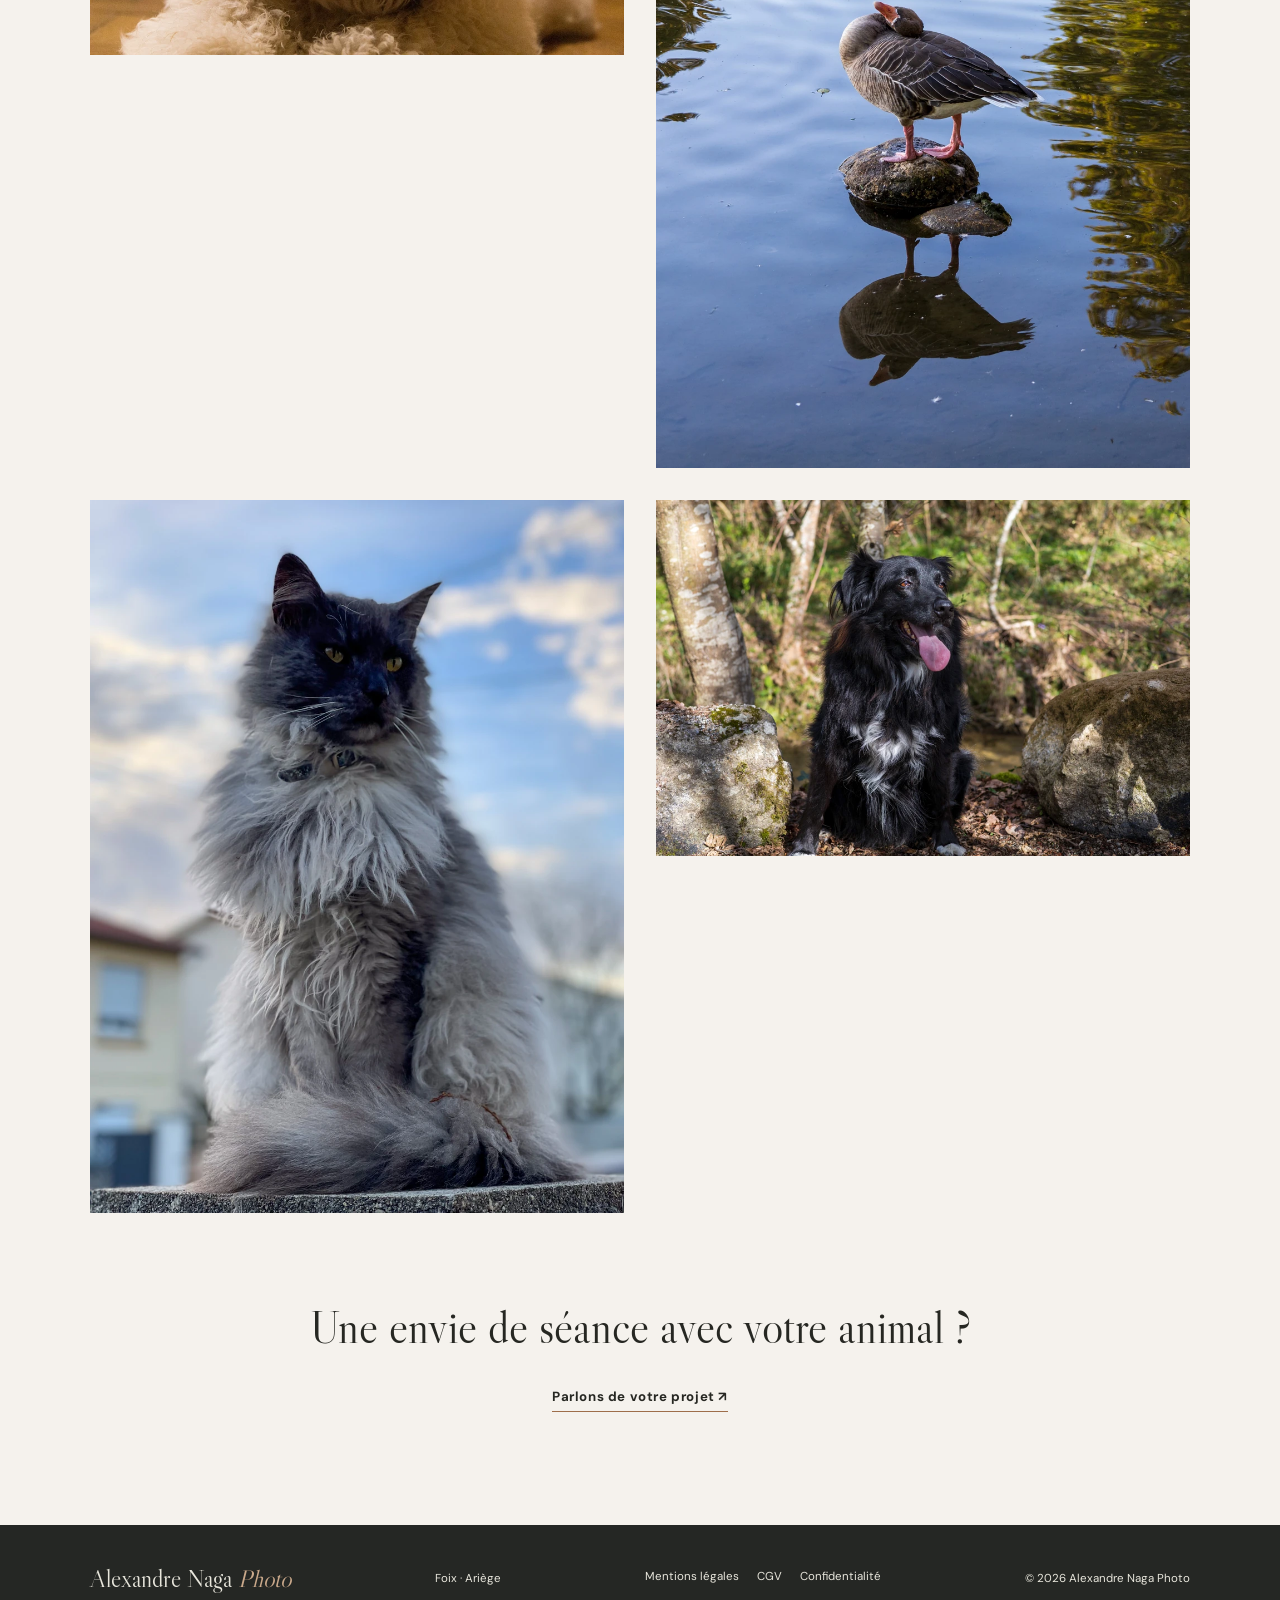
==== commit ca1a543a: "Nouvelle couverture portrait et référencement des galeries" ====
--- a/animaux.html
+++ b/animaux.html
@@ -4,8 +4,8 @@
   <meta charset="utf-8">
   <meta name="viewport" content="width=device-width, initial-scale=1">
   <meta name="theme-color" content="#f5f2ed">
-  <meta name="description" content="Galerie Animaux d'Alexandre Naga Photo, photographe à Foix en Ariège.">
-  <title>Animaux — Alexandre Naga Photo</title>
+  <meta name="description" content="Découvrez les portraits d’animaux d’Alexandre Naga Photo à Foix en Ariège, en extérieur ou dans leur environnement. Une séance adaptée à votre compagnon.">
+  <title>Portraits d’animaux à Foix | Alexandre Naga Photo</title>
   <link rel="icon" type="image/svg+xml" href="data:image/svg+xml,%3Csvg xmlns='http://www.w3.org/2000/svg' viewBox='0 0 64 64'%3E%3Crect width='64' height='64' fill='%23252623'/%3E%3Ctext x='32' y='44' font-family='Georgia' font-size='31' text-anchor='middle' fill='%23f4ede3'%3EAN%3C/text%3E%3C/svg%3E">
   <link rel="preconnect" href="https://fonts.googleapis.com">
   <link rel="preconnect" href="https://fonts.gstatic.com" crossorigin>
--- a/styles.css
+++ b/styles.css
@@ -1,4 +1,4 @@
-:root{--cream:#f5f2ed;--ink:#262722;--muted:#75766e;--line:#d8d6cf;--rust:#9e6e4b;--dark:#252724}*{box-sizing:border-box}html{scroll-behavior:smooth}body{margin:0;background:var(--cream);color:var(--ink);font:16px/1.58 'DM Sans',Arial,sans-serif}body.locked{overflow:hidden}button,a{font:inherit}a{color:inherit;text-decoration:none}button{cursor:pointer}h1,h2,h3,p{margin-top:0}h1,h2{font-family:'Libre Caslon Display',Georgia,serif;font-weight:400;line-height:.94;letter-spacing:-.035em}em{font-weight:400}img{display:block;width:100%}.preview-note{background:#32352e;color:#f6f2eb;text-align:center;padding:7px 18px;font-size:.75rem;letter-spacing:.035em}.site-header{height:100px;padding:0 5%;display:flex;align-items:center;justify-content:space-between;border-bottom:1px solid var(--line);position:relative;z-index:8;background:var(--cream)}.brand{display:flex;flex-direction:column;line-height:1.1;letter-spacing:.15em;font-size:1.08rem;font-weight:600}.brand small{font-size:.55rem;letter-spacing:.36em;margin-top:7px;font-weight:500}.nav{display:flex;align-items:center;gap:36px;font-size:.82rem}.nav a:hover,.text-link:hover{color:var(--rust)}.nav-contact{border:1px solid var(--ink);padding:10px 23px}.nav-contact:hover{background:var(--ink);color:white!important}.menu-toggle{display:none}.hero{min-height:645px;display:grid;grid-template-columns:53% 47%;overflow:hidden}.hero-copy{padding:92px 8% 25px 9.5%;display:flex;flex-direction:column;align-items:flex-start}.eyebrow{text-transform:uppercase;letter-spacing:.19em;font-size:.68rem;font-weight:700;display:inline-flex;align-items:center;gap:15px}.short-rule{width:27px;height:1px;background:var(--rust)}.hero h1{font-size:clamp(4rem,6.4vw,7.5rem);margin:66px 0 28px;max-width:760px;white-space:nowrap}.hero em,h2 em{font-style:italic;color:var(--rust)}.hero-copy>p{max-width:440px;font-size:1.03rem;color:#56584f;line-height:1.85;margin-bottom:37px}.text-link{border-bottom:1px solid var(--rust);padding-bottom:6px;font-size:.83rem;font-weight:700;letter-spacing:.045em}.text-link span{padding-left:34px;font-size:1.1rem}.hero-index{display:flex;justify-content:space-between;gap:25px;width:100%;border-top:1px solid var(--line);padding-top:20px;color:var(--muted);font-size:.68rem;text-transform:uppercase;letter-spacing:.12em;margin-top:auto}.hero-photo-wrap{position:relative;min-height:645px;overflow:hidden;background:#777568}.hero-photo{height:100%;object-fit:cover;object-position:50% 39%;position:absolute}.photo-stamp{position:absolute;right:7%;bottom:25px;color:#fff;font-family:'Libre Caslon Display',Georgia,serif;font-size:1.6rem;font-style:italic;text-shadow:0 1px 9px #0008}.section-pad{padding:116px 7%}.section-top{display:flex;justify-content:space-between;align-items:center;color:var(--muted);font-size:.73rem;padding-bottom:30px;border-bottom:1px solid var(--line)}.section-top .eyebrow{color:var(--ink)}.intro-row{display:flex;align-items:end;justify-content:space-between;gap:35px;margin:68px 0 60px}.intro h2,.services h2,.approach h2,.contact h2{font-size:clamp(3.8rem,6vw,7rem);margin:0}.intro-row p{max-width:390px;font-size:1rem;line-height:1.9;color:#5c5f55;margin:0 0 8px}.gallery{display:grid;grid-template-columns:1.24fr .76fr;grid-template-rows:320px 320px;gap:18px}.gallery-item{position:relative;overflow:hidden;background:#e8e4dc;border:1px solid var(--line);min-width:0}.gallery-main{grid-row:span 2}.gallery-caption{position:absolute;bottom:24px;left:27px;right:27px;color:var(--muted);display:flex;justify-content:space-between;font-size:.88rem;gap:12px}.gallery-caption b{font-weight:400}.photo-placeholder{width:100%;height:100%;min-height:inherit;display:flex;flex-direction:column;align-items:center;justify-content:center;text-align:center;padding:60px 24px;gap:10px;color:var(--muted);position:relative}.photo-placeholder:before{content:'';position:absolute;inset:20px;border:1px solid #b9b2a54d;pointer-events:none}.photo-placeholder strong{font-weight:500;font-size:.9rem;letter-spacing:.02em}.photo-placeholder small{font-size:.72rem;color:var(--rust)}.placeholder-mark{width:38px;height:48px;border:1px solid #a89c8d;margin-bottom:14px;position:relative}.placeholder-mark:after{content:'';position:absolute;inset:5px;border:1px solid #a89c8d66}.hero-photo-wrap{background:#e8e4dc;border-left:1px solid var(--line)}.photo-stamp{color:var(--rust);text-shadow:none}.gallery-disclaimer{color:var(--muted);font-size:.72rem;margin:16px 0 0}.services{background:#e9e7e0}.services-grid{display:grid;grid-template-columns:1fr 1fr;gap:9%;padding-top:83px}.services-heading p{max-width:410px;line-height:1.9;color:#5a5c54;margin-top:45px}.service-list>div{position:relative;padding:22px 0 24px 48px;border-top:1px solid #c7c6bf}.service-list>div:last-child{border-bottom:1px solid #c7c6bf}.service-list span{position:absolute;left:0;top:26px;color:var(--rust);font-size:.75rem}.service-list h3{font-family:'Libre Caslon Display',Georgia,serif;font-size:1.8rem;font-weight:400;margin-bottom:4px}.service-list p{color:#676a61;font-size:.82rem;line-height:1.7;margin:0}.approach{background:var(--dark);color:#f5f2ed;display:grid;grid-template-columns:1.2fr .8fr;gap:10%;min-height:475px}.approach h2{margin-top:55px}.approach>div+div{padding-top:83px}.approach p{color:#d3d2ca;line-height:1.95;max-width:460px}.contact{text-align:center;min-height:475px;display:flex;align-items:center;flex-direction:column;justify-content:center}.contact h2{margin:31px 0}.contact>p{max-width:530px;color:#5e6057;line-height:1.8}.contact-pending{font-size:.75rem;border:1px solid var(--line);padding:12px 18px;margin-top:16px}footer{background:var(--dark);color:#e8e6dc;padding:35px 7%;display:flex;align-items:center;justify-content:space-between;gap:25px;font-size:.72rem}footer .footer-brand{font-family:'Libre Caslon Display',Georgia,serif;font-size:1.5rem}footer .footer-brand span{font-style:italic;color:#caa98b}.nav a:focus-visible,.menu-toggle:focus-visible{outline:3px solid var(--rust);outline-offset:3px}
+:root{--cream:#f5f2ed;--ink:#262722;--muted:#62645b;--line:#d8d6cf;--rust:#9e6e4b;--dark:#252724}*{box-sizing:border-box}html{scroll-behavior:smooth}body{margin:0;background:var(--cream);color:var(--ink);font:16px/1.58 'DM Sans',Arial,sans-serif}body.locked{overflow:hidden}button,a{font:inherit}a{color:inherit;text-decoration:none}button{cursor:pointer}h1,h2,h3,p{margin-top:0}h1,h2{font-family:'Libre Caslon Display',Georgia,serif;font-weight:400;line-height:.94;letter-spacing:-.035em}em{font-weight:400}img{display:block;width:100%}.preview-note{background:#32352e;color:#f6f2eb;text-align:center;padding:7px 18px;font-size:.75rem;letter-spacing:.035em}.site-header{height:100px;padding:0 5%;display:flex;align-items:center;justify-content:space-between;border-bottom:1px solid var(--line);position:relative;z-index:8;background:var(--cream)}.brand{display:flex;flex-direction:column;line-height:1.1;letter-spacing:.15em;font-size:1.08rem;font-weight:600}.brand small{font-size:.55rem;letter-spacing:.36em;margin-top:7px;font-weight:500}.nav{display:flex;align-items:center;gap:36px;font-size:.82rem}.nav a:hover,.text-link:hover{color:var(--rust)}.nav-contact{border:1px solid var(--ink);padding:10px 23px}.nav-contact:hover{background:var(--ink);color:white!important}.menu-toggle{display:none}.hero{min-height:645px;display:grid;grid-template-columns:53% 47%;overflow:hidden}.hero-copy{padding:92px 8% 25px 9.5%;display:flex;flex-direction:column;align-items:flex-start}.eyebrow{text-transform:uppercase;letter-spacing:.19em;font-size:.68rem;font-weight:700;display:inline-flex;align-items:center;gap:15px}.short-rule{width:27px;height:1px;background:var(--rust)}.hero h1{font-size:clamp(4rem,6.4vw,7.5rem);margin:66px 0 28px;max-width:760px;white-space:nowrap}.hero em,h2 em{font-style:italic;color:var(--rust)}.hero-copy>p{max-width:440px;font-size:1.03rem;color:#56584f;line-height:1.85;margin-bottom:37px}.text-link{border-bottom:1px solid var(--rust);padding-bottom:6px;font-size:.83rem;font-weight:700;letter-spacing:.045em}.text-link span{padding-left:34px;font-size:1.1rem}.hero-index{display:flex;justify-content:space-between;gap:25px;width:100%;border-top:1px solid var(--line);padding-top:20px;color:var(--muted);font-size:.68rem;text-transform:uppercase;letter-spacing:.12em;margin-top:auto}.hero-photo-wrap{position:relative;min-height:645px;overflow:hidden;background:#777568}.hero-photo{height:100%;object-fit:cover;object-position:50% 39%;position:absolute}.photo-stamp{position:absolute;right:7%;bottom:25px;color:#fff;font-family:'Libre Caslon Display',Georgia,serif;font-size:1.6rem;font-style:italic;text-shadow:0 1px 9px #0008}.section-pad{padding:116px 7%}.section-top{display:flex;justify-content:space-between;align-items:center;color:var(--muted);font-size:.73rem;padding-bottom:30px;border-bottom:1px solid var(--line)}.section-top .eyebrow{color:var(--ink)}.intro-row{display:flex;align-items:end;justify-content:space-between;gap:35px;margin:68px 0 60px}.intro h2,.services h2,.approach h2,.contact h2{font-size:clamp(3.8rem,6vw,7rem);margin:0}.intro-row p{max-width:390px;font-size:1rem;line-height:1.9;color:#5c5f55;margin:0 0 8px}.gallery{display:grid;grid-template-columns:1.24fr .76fr;grid-template-rows:320px 320px;gap:18px}.gallery-item{position:relative;overflow:hidden;background:#e8e4dc;border:1px solid var(--line);min-width:0}.gallery-main{grid-row:span 2}.gallery-caption{position:absolute;bottom:24px;left:27px;right:27px;color:var(--muted);display:flex;justify-content:space-between;font-size:.88rem;gap:12px}.gallery-caption b{font-weight:400}.photo-placeholder{width:100%;height:100%;min-height:inherit;display:flex;flex-direction:column;align-items:center;justify-content:center;text-align:center;padding:60px 24px;gap:10px;color:var(--muted);position:relative}.photo-placeholder:before{content:'';position:absolute;inset:20px;border:1px solid #b9b2a54d;pointer-events:none}.photo-placeholder strong{font-weight:500;font-size:.9rem;letter-spacing:.02em}.photo-placeholder small{font-size:.72rem;color:var(--rust)}.placeholder-mark{width:38px;height:48px;border:1px solid #a89c8d;margin-bottom:14px;position:relative}.placeholder-mark:after{content:'';position:absolute;inset:5px;border:1px solid #a89c8d66}.hero-photo-wrap{background:#e8e4dc;border-left:1px solid var(--line)}.photo-stamp{color:var(--rust);text-shadow:none}.gallery-disclaimer{color:var(--muted);font-size:.72rem;margin:16px 0 0}.services{background:#e9e7e0}.services-grid{display:grid;grid-template-columns:1fr 1fr;gap:9%;padding-top:83px}.services-heading p{max-width:410px;line-height:1.9;color:#5a5c54;margin-top:45px}.service-list>div{position:relative;padding:22px 0 24px 48px;border-top:1px solid #c7c6bf}.service-list>div:last-child{border-bottom:1px solid #c7c6bf}.service-list span{position:absolute;left:0;top:26px;color:var(--rust);font-size:.75rem}.service-list h3{font-family:'Libre Caslon Display',Georgia,serif;font-size:1.8rem;font-weight:400;margin-bottom:4px}.service-list p{color:#676a61;font-size:.82rem;line-height:1.7;margin:0}.approach{background:var(--dark);color:#f5f2ed;display:grid;grid-template-columns:1.2fr .8fr;gap:10%;min-height:475px}.approach h2{margin-top:55px}.approach>div+div{padding-top:83px}.approach p{color:#d3d2ca;line-height:1.95;max-width:460px}.contact{text-align:center;min-height:475px;display:flex;align-items:center;flex-direction:column;justify-content:center}.contact h2{margin:31px 0}.contact>p{max-width:530px;color:#5e6057;line-height:1.8}.contact-pending{font-size:.75rem;border:1px solid var(--line);padding:12px 18px;margin-top:16px}footer{background:var(--dark);color:#e8e6dc;padding:35px 7%;display:flex;align-items:center;justify-content:space-between;gap:25px;font-size:.72rem}footer .footer-brand{font-family:'Libre Caslon Display',Georgia,serif;font-size:1.5rem}footer .footer-brand span{font-style:italic;color:#caa98b}.nav a:focus-visible,.menu-toggle:focus-visible{outline:3px solid var(--rust);outline-offset:3px}
 @media(max-width:850px){.site-header{height:74px;padding:0 5%}.menu-toggle{display:flex;width:44px;height:44px;border:0;background:transparent;flex-direction:column;justify-content:center;gap:6px;align-items:center}.menu-toggle span{width:23px;height:1px;background:var(--ink)}.nav{display:none;position:absolute;top:74px;left:0;right:0;padding:27px 6%;background:var(--cream);border-bottom:1px solid var(--line);flex-direction:column;align-items:stretch;gap:22px}.nav.open{display:flex}.nav-contact{width:max-content}.hero{grid-template-columns:1fr}.hero-copy{padding:70px 6% 30px;min-height:510px}.hero h1{font-size:clamp(3.8rem,10vw,6rem);white-space:normal;margin:58px 0 24px}.hero-index{margin-top:50px}.hero-photo-wrap{min-height:570px}.section-pad{padding:82px 6%}.intro-row{margin:55px 0 40px;align-items:start}.intro h2,.services h2,.approach h2,.contact h2{font-size:clamp(3.5rem,8vw,5.5rem)}.services-grid{gap:5%}.approach{gap:5%}}
 @media(max-width:620px){.preview-note{font-size:.66rem;padding:7px 14px}.brand{font-size:.85rem}.brand small{font-size:.48rem}.hero-copy{min-height:475px;padding-top:58px}.hero h1{font-size:clamp(3.7rem,13vw,5.6rem);margin:48px 0 24px}.hero-copy>p{font-size:.95rem}.hero-photo-wrap{min-height:550px;max-height:650px}.hero-photo{object-position:center 42%}.hero-index{font-size:.57rem;gap:10px}.section-pad{padding:72px 6%}.section-top>span:last-child{display:none}.intro-row{display:block}.intro-row p{margin-top:30px}.intro h2,.services h2,.approach h2,.contact h2{font-size:clamp(3.5rem,12vw,5rem)}.gallery{grid-template-columns:1fr 1fr;grid-template-rows:430px 210px;gap:9px}.gallery-main{grid-column:span 2;grid-row:span 1}.gallery-small img{object-position:center}.gallery-caption{bottom:14px;left:14px;right:14px;font-size:.68rem}.gallery-small .photo-placeholder{padding:30px 12px 52px;gap:6px}.gallery-small .photo-placeholder strong{font-size:.76rem}.gallery-small .placeholder-mark{width:24px;height:30px;margin-bottom:5px}.gallery-small .photo-placeholder:before{inset:9px}.services-grid{display:block;padding-top:55px}.services-heading p{margin:28px 0 50px}.service-list h3{font-size:1.55rem}.approach{display:block}.approach>div+div{padding-top:34px}.contact{min-height:430px}.contact-pending{font-size:.7rem}footer{align-items:start;flex-direction:column;gap:10px}.photo-stamp{font-size:1.35rem}}
 @media(prefers-reduced-motion:reduce){html{scroll-behavior:auto}.gallery-item img{transition:none}}
@@ -48,3 +48,6 @@
 
 /* Accueil mobile : respecter les proportions réelles de la photographie. */
 @media(max-width:850px){.hero-selected{aspect-ratio:auto}.hero-selected .hero-photo{height:auto}}
+
+/* Lisibilité : textes secondaires et petits textes bruns sur fond clair. */
+.service-price,.service-list>div>span,.legal-section a,.legal-identity a,.photo-placeholder small{color:#805334}
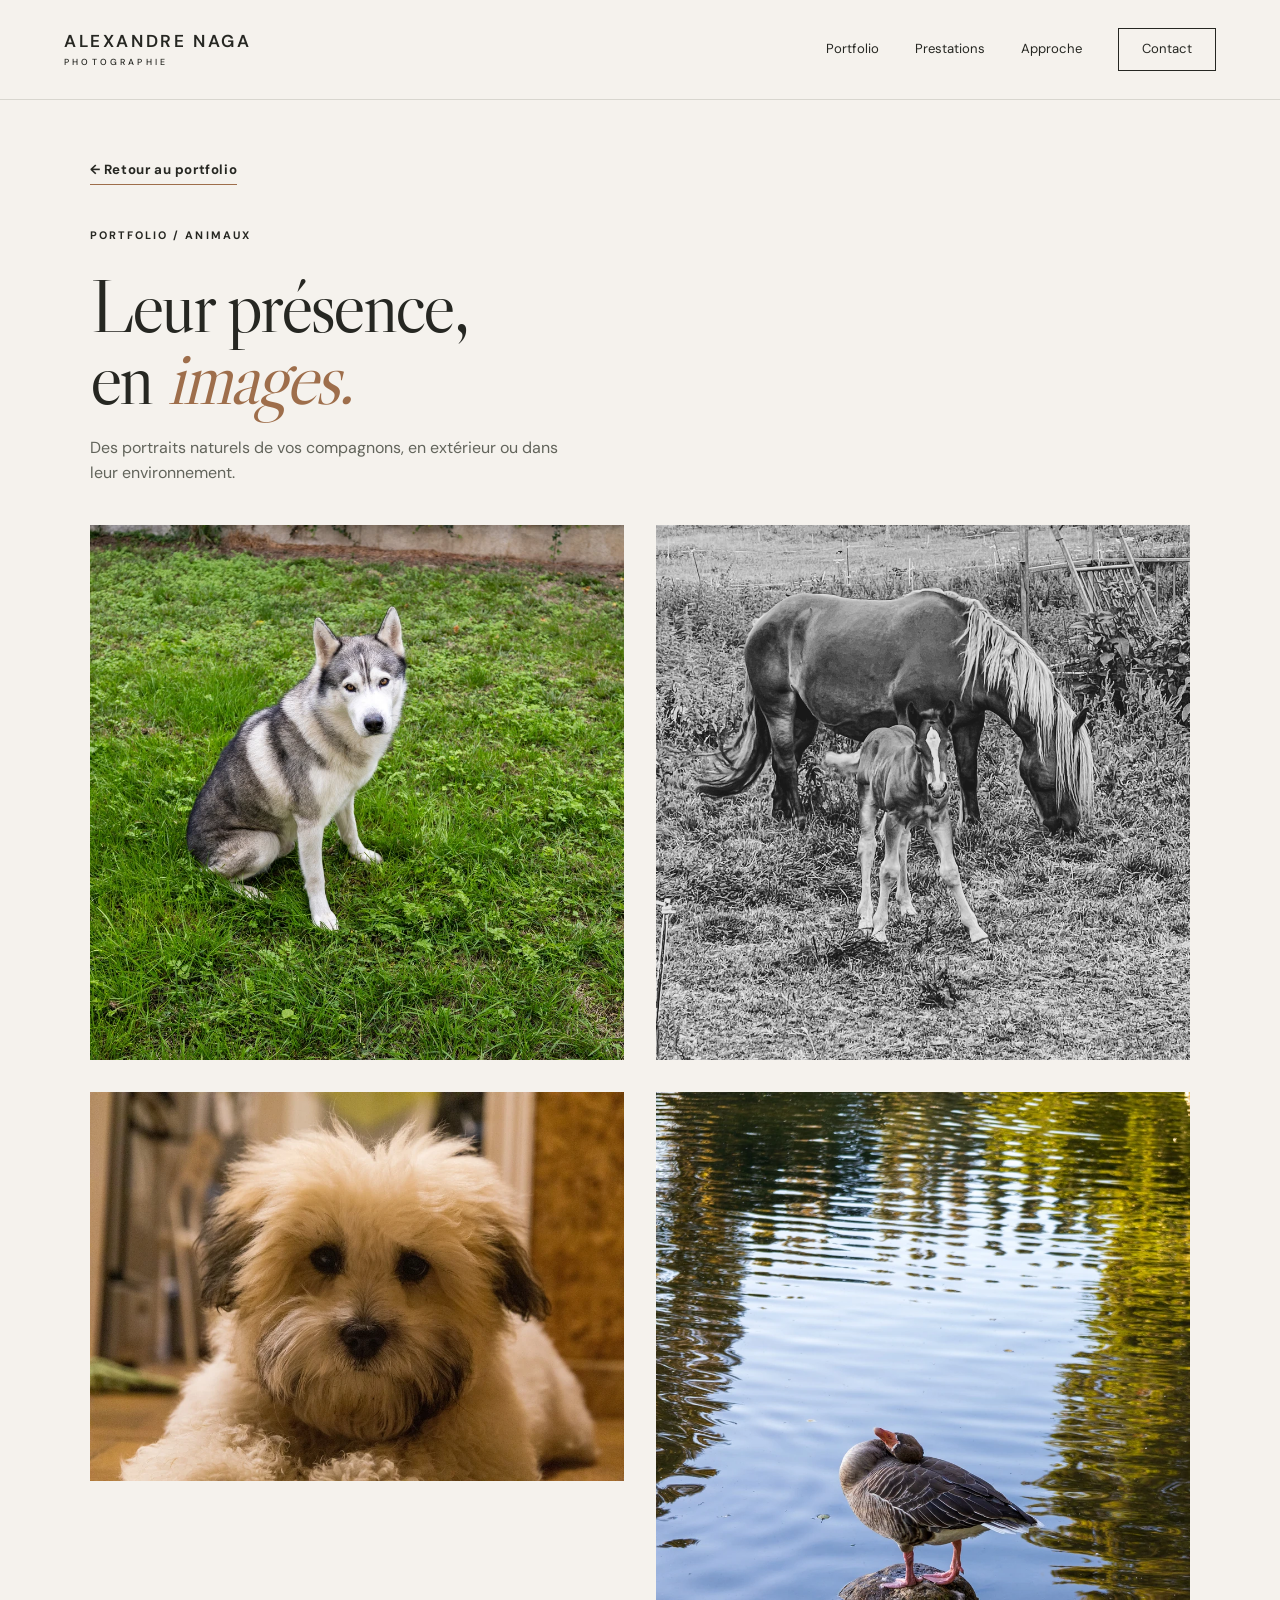
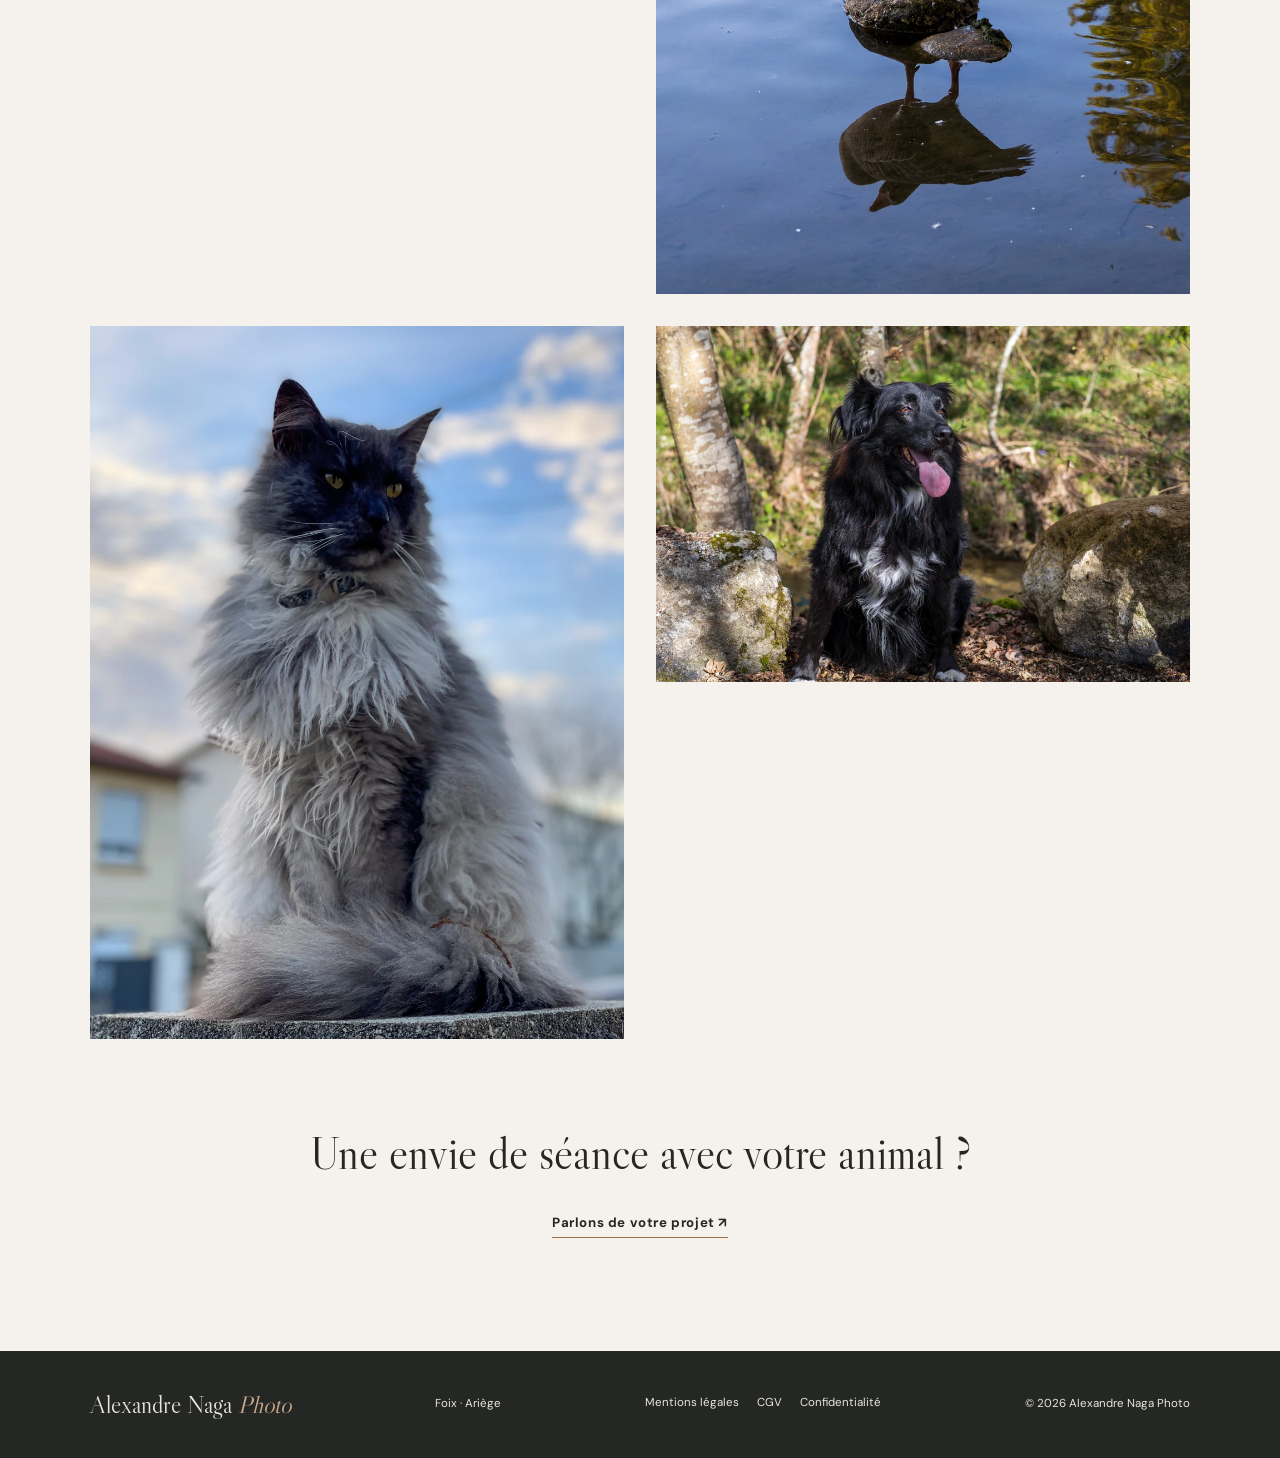
==== commit 9299343a: "Descriptions accessibles des photographies" ====
--- a/animaux.html
+++ b/animaux.html
@@ -29,12 +29,12 @@
     <p>Des portraits naturels de vos compagnons, en extérieur ou dans leur environnement.</p>
   </div>
   <div class="portrait-grid family-grid" aria-label="Galerie Animaux">
-<figure class="portrait-frame"><button class="portrait-open" data-photo="0" aria-label="Agrandir : photographie animalière 1"><img alt="Photographie animalière 1" loading="lazy" src="./assets/web/animaux/IMG_0197-960.webp" srcset="./assets/web/animaux/IMG_0197-480.webp 480w, ./assets/web/animaux/IMG_0197-960.webp 960w, ./assets/web/animaux/IMG_0197-1440.webp 1440w" sizes="(max-width: 620px) 88vw, 43vw" width="2560" height="2560" decoding="async" data-full="./assets/animaux/IMG_0197.jpg"></button></figure>
-<figure class="portrait-frame"><button class="portrait-open" data-photo="1" aria-label="Agrandir : photographie animalière 2"><img alt="Photographie animalière 2" loading="lazy" src="./assets/web/animaux/IMG_1914-960.webp" srcset="./assets/web/animaux/IMG_1914-480.webp 480w, ./assets/web/animaux/IMG_1914-960.webp 960w, ./assets/web/animaux/IMG_1914-1440.webp 1440w" sizes="(max-width: 620px) 88vw, 43vw" width="2560" height="2560" decoding="async" data-full="./assets/animaux/IMG_1914.jpg"></button></figure>
-<figure class="portrait-frame"><button class="portrait-open" data-photo="2" aria-label="Agrandir : photographie animalière 3"><img alt="Photographie animalière 3" loading="lazy" src="./assets/web/animaux/IMG_4850-960.webp" srcset="./assets/web/animaux/IMG_4850-480.webp 480w, ./assets/web/animaux/IMG_4850-960.webp 960w, ./assets/web/animaux/IMG_4850-1440.webp 1440w" sizes="(max-width: 620px) 88vw, 43vw" width="2560" height="1864" decoding="async" data-full="./assets/animaux/IMG_4850.jpg"></button></figure>
-<figure class="portrait-frame"><button class="portrait-open" data-photo="3" aria-label="Agrandir : photographie animalière 4"><img alt="Photographie animalière 4" loading="lazy" src="./assets/web/animaux/IMG_4962-960.webp" srcset="./assets/web/animaux/IMG_4962-480.webp 480w, ./assets/web/animaux/IMG_4962-960.webp 960w, ./assets/web/animaux/IMG_4962-1440.webp 1440w" sizes="(max-width: 620px) 88vw, 43vw" width="1706" height="2560" decoding="async" data-full="./assets/animaux/IMG_4962.jpg"></button></figure>
-<figure class="portrait-frame"><button class="portrait-open" data-photo="4" aria-label="Agrandir : photographie animalière 5"><img alt="Photographie animalière 5" loading="lazy" src="./assets/web/animaux/IMG_6187_jpg-960.webp" srcset="./assets/web/animaux/IMG_6187_jpg-480.webp 480w, ./assets/web/animaux/IMG_6187_jpg-960.webp 960w, ./assets/web/animaux/IMG_6187_jpg-1440.webp 1440w" sizes="(max-width: 620px) 88vw, 43vw" width="1920" height="2560" decoding="async" data-full="./assets/animaux/IMG_6187_jpg.jpg"></button></figure>
-<figure class="portrait-frame"><button class="portrait-open" data-photo="5" aria-label="Agrandir : photographie animalière 6"><img alt="Photographie animalière 6" loading="lazy" src="./assets/web/animaux/IMG_8423-960.webp" srcset="./assets/web/animaux/IMG_8423-480.webp 480w, ./assets/web/animaux/IMG_8423-960.webp 960w, ./assets/web/animaux/IMG_8423-1440.webp 1440w" sizes="(max-width: 620px) 88vw, 43vw" width="2560" height="1707" decoding="async" data-full="./assets/animaux/IMG_8423.jpg"></button></figure>
+<figure class="portrait-frame"><button class="portrait-open" data-photo="0" aria-label="Agrandir : Chien au pelage gris et blanc assis dans l’herbe, regardant l’objectif"><img alt="Chien au pelage gris et blanc assis dans l’herbe, regardant l’objectif" loading="lazy" src="./assets/web/animaux/IMG_0197-960.webp" srcset="./assets/web/animaux/IMG_0197-480.webp 480w, ./assets/web/animaux/IMG_0197-960.webp 960w, ./assets/web/animaux/IMG_0197-1440.webp 1440w" sizes="(max-width: 620px) 88vw, 43vw" width="2560" height="2560" decoding="async" data-full="./assets/animaux/IMG_0197.jpg"></button></figure>
+<figure class="portrait-frame"><button class="portrait-open" data-photo="1" aria-label="Agrandir : Photographie en noir et blanc d’un cheval et d’un poulain dans un pré"><img alt="Photographie en noir et blanc d’un cheval et d’un poulain dans un pré" loading="lazy" src="./assets/web/animaux/IMG_1914-960.webp" srcset="./assets/web/animaux/IMG_1914-480.webp 480w, ./assets/web/animaux/IMG_1914-960.webp 960w, ./assets/web/animaux/IMG_1914-1440.webp 1440w" sizes="(max-width: 620px) 88vw, 43vw" width="2560" height="2560" decoding="async" data-full="./assets/animaux/IMG_1914.jpg"></button></figure>
+<figure class="portrait-frame"><button class="portrait-open" data-photo="2" aria-label="Agrandir : Portrait rapproché d’un petit chien au pelage clair, en intérieur"><img alt="Portrait rapproché d’un petit chien au pelage clair, en intérieur" loading="lazy" src="./assets/web/animaux/IMG_4850-960.webp" srcset="./assets/web/animaux/IMG_4850-480.webp 480w, ./assets/web/animaux/IMG_4850-960.webp 960w, ./assets/web/animaux/IMG_4850-1440.webp 1440w" sizes="(max-width: 620px) 88vw, 43vw" width="2560" height="1864" decoding="async" data-full="./assets/animaux/IMG_4850.jpg"></button></figure>
+<figure class="portrait-frame"><button class="portrait-open" data-photo="3" aria-label="Agrandir : Oiseau debout sur une pierre au milieu de l’eau, avec son reflet"><img alt="Oiseau debout sur une pierre au milieu de l’eau, avec son reflet" loading="lazy" src="./assets/web/animaux/IMG_4962-960.webp" srcset="./assets/web/animaux/IMG_4962-480.webp 480w, ./assets/web/animaux/IMG_4962-960.webp 960w, ./assets/web/animaux/IMG_4962-1440.webp 1440w" sizes="(max-width: 620px) 88vw, 43vw" width="1706" height="2560" decoding="async" data-full="./assets/animaux/IMG_4962.jpg"></button></figure>
+<figure class="portrait-frame"><button class="portrait-open" data-photo="4" aria-label="Agrandir : Portrait d’un chat au pelage long gris et noir, photographié en extérieur"><img alt="Portrait d’un chat au pelage long gris et noir, photographié en extérieur" loading="lazy" src="./assets/web/animaux/IMG_6187_jpg-960.webp" srcset="./assets/web/animaux/IMG_6187_jpg-480.webp 480w, ./assets/web/animaux/IMG_6187_jpg-960.webp 960w, ./assets/web/animaux/IMG_6187_jpg-1440.webp 1440w" sizes="(max-width: 620px) 88vw, 43vw" width="1920" height="2560" decoding="async" data-full="./assets/animaux/IMG_6187_jpg.jpg"></button></figure>
+<figure class="portrait-frame"><button class="portrait-open" data-photo="5" aria-label="Agrandir : Chien noir assis près d’un arbre en forêt, la langue sortie"><img alt="Chien noir assis près d’un arbre en forêt, la langue sortie" loading="lazy" src="./assets/web/animaux/IMG_8423-960.webp" srcset="./assets/web/animaux/IMG_8423-480.webp 480w, ./assets/web/animaux/IMG_8423-960.webp 960w, ./assets/web/animaux/IMG_8423-1440.webp 1440w" sizes="(max-width: 620px) 88vw, 43vw" width="2560" height="1707" decoding="async" data-full="./assets/animaux/IMG_8423.jpg"></button></figure>
   </div>
   <div class="portrait-outro"><p>Une envie de séance avec votre animal ?</p><a class="text-link" href="./index.html#contact">Parlons de votre projet ↗</a></div>
 </main>
--- a/styles.css
+++ b/styles.css
@@ -51,3 +51,15 @@
 
 /* Lisibilité : textes secondaires et petits textes bruns sur fond clair. */
 .service-price,.service-list>div>span,.legal-section a,.legal-identity a,.photo-placeholder small{color:#805334}
+
+/* Galeries : une introduction plus compacte pour accéder rapidement aux photos. */
+.portrait-page{padding-top:56px}
+.portrait-page .portrait-intro{margin:40px 0 40px}
+.portrait-page .portrait-intro h1{font-size:clamp(3.2rem,6vw,6rem);margin:22px 0}
+.portrait-page .event-nav{margin-bottom:36px}
+@media(max-width:620px){
+  .portrait-page{padding-top:32px}
+  .portrait-page .portrait-intro{margin:28px 0 30px}
+  .portrait-page .portrait-intro h1{font-size:clamp(3rem,11vw,4rem);margin:20px 0}
+  .portrait-page .event-nav{margin-bottom:30px}
+}
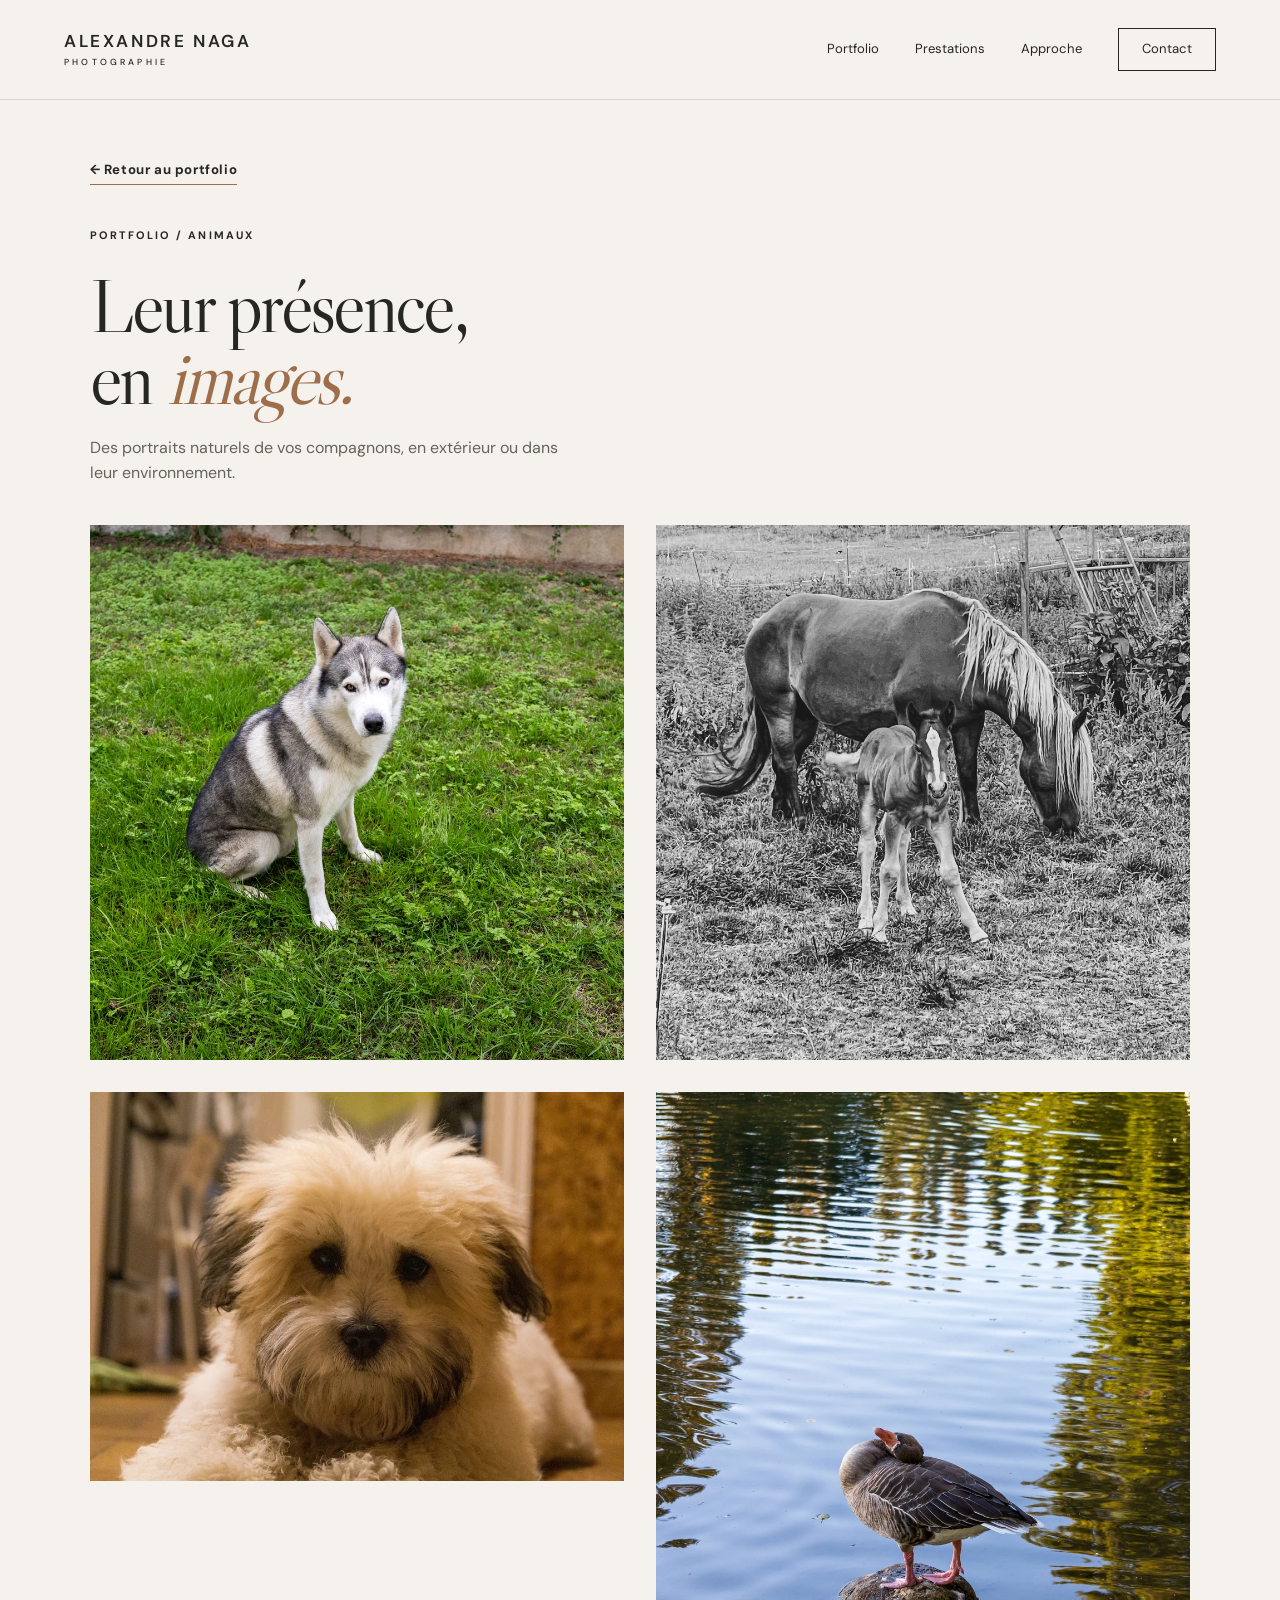
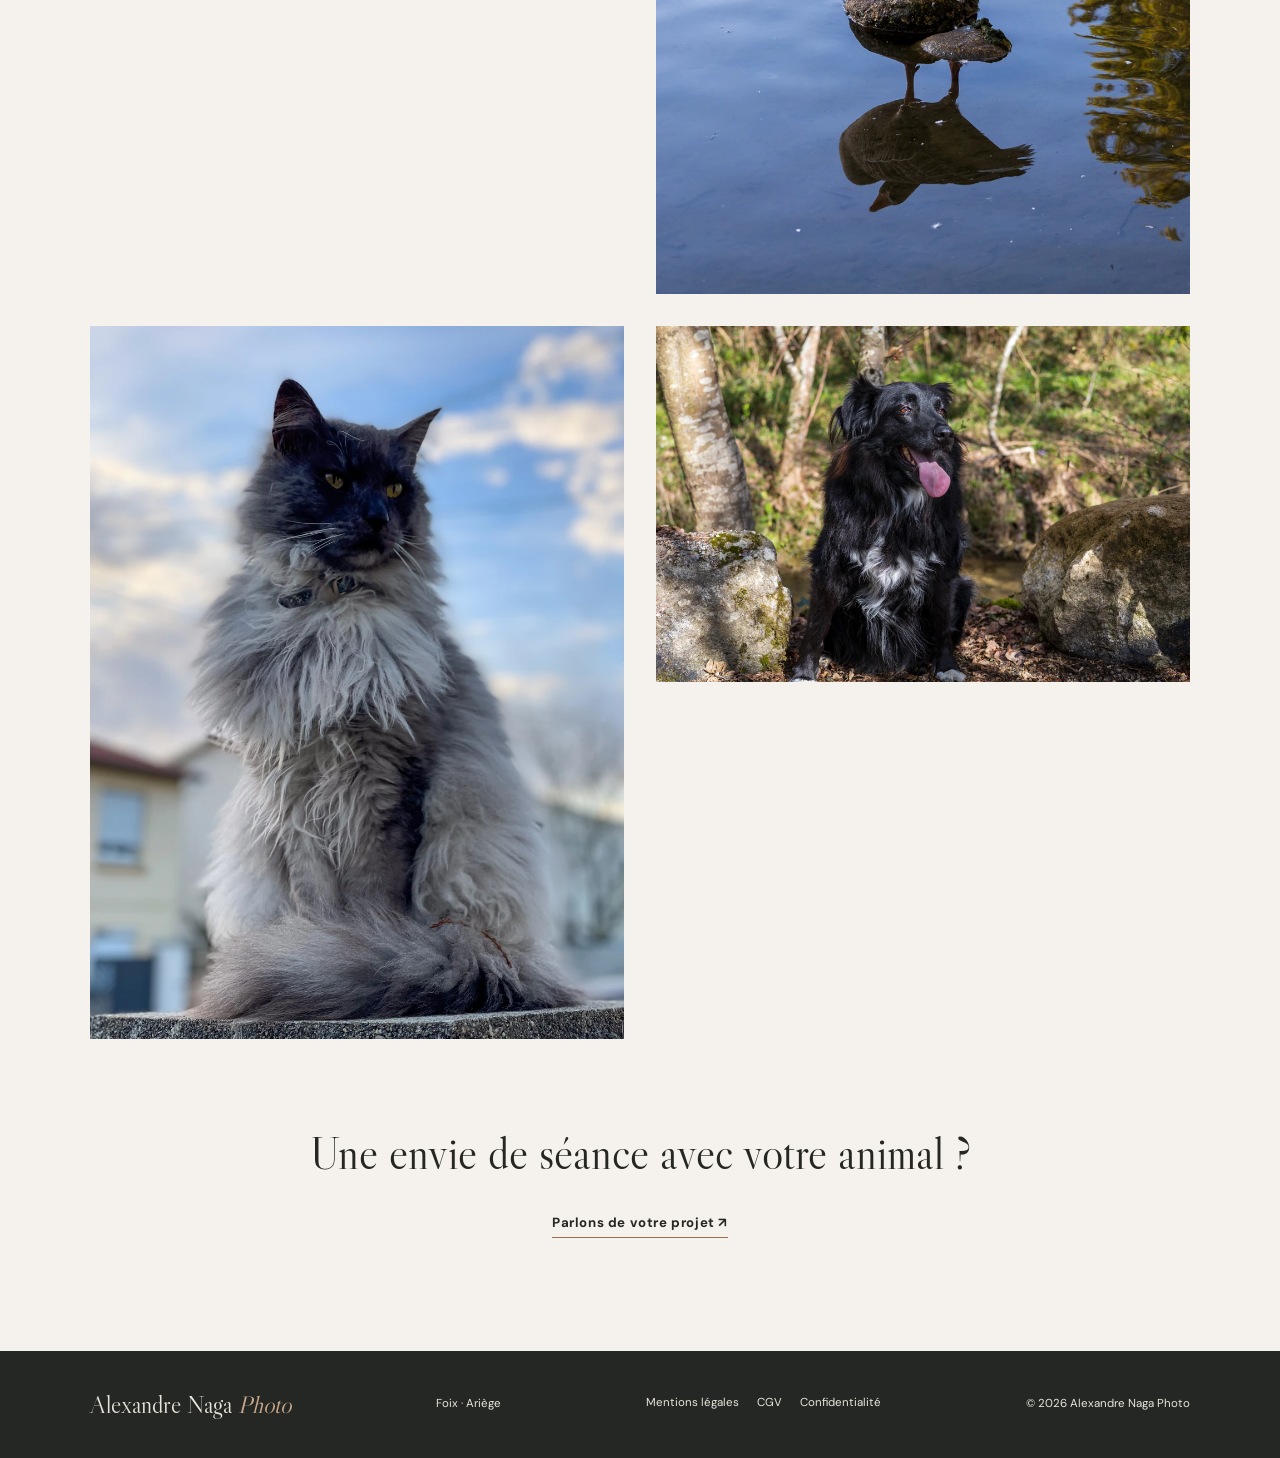
==== commit f3f5b704: "Héberger les polices directement sur OVH" ====
--- a/animaux.html
+++ b/animaux.html
@@ -6,10 +6,25 @@
   <meta name="theme-color" content="#f5f2ed">
   <meta name="description" content="Découvrez les portraits d’animaux d’Alexandre Naga Photo à Foix en Ariège, en extérieur ou dans leur environnement. Une séance adaptée à votre compagnon.">
   <title>Portraits d’animaux à Foix | Alexandre Naga Photo</title>
+  <!-- Aperçu des liens partagés -->
+  <meta property="og:type" content="website">
+  <meta property="og:locale" content="fr_FR">
+  <meta property="og:site_name" content="Alexandre Naga Photo">
+  <meta property="og:title" content="Portraits d’animaux à Foix | Alexandre Naga Photo">
+  <meta property="og:description" content="Découvrez les portraits d’animaux d’Alexandre Naga Photo à Foix en Ariège, en extérieur ou dans leur environnement. Une séance adaptée à votre compagnon.">
+  <meta property="og:url" content="https://alexandrenagaphoto.fr/preview/animaux.html">
+  <meta property="og:image" content="https://alexandrenagaphoto.fr/preview/assets/portraits/IMG_2679.jpg">
+  <meta property="og:image:type" content="image/jpeg">
+  <meta property="og:image:width" content="2560">
+  <meta property="og:image:height" content="2560">
+  <meta property="og:image:alt" content="Portrait en extérieur près d’une rambarde, dans un jardin aux feuillages verts et rouges">
+  <meta name="twitter:card" content="summary_large_image">
+  <meta name="twitter:title" content="Portraits d’animaux à Foix | Alexandre Naga Photo">
+  <meta name="twitter:description" content="Découvrez les portraits d’animaux d’Alexandre Naga Photo à Foix en Ariège, en extérieur ou dans leur environnement. Une séance adaptée à votre compagnon.">
+  <meta name="twitter:image" content="https://alexandrenagaphoto.fr/preview/assets/portraits/IMG_2679.jpg">
+  <meta name="twitter:image:alt" content="Portrait en extérieur près d’une rambarde, dans un jardin aux feuillages verts et rouges">
+
   <link rel="icon" type="image/svg+xml" href="data:image/svg+xml,%3Csvg xmlns='http://www.w3.org/2000/svg' viewBox='0 0 64 64'%3E%3Crect width='64' height='64' fill='%23252623'/%3E%3Ctext x='32' y='44' font-family='Georgia' font-size='31' text-anchor='middle' fill='%23f4ede3'%3EAN%3C/text%3E%3C/svg%3E">
-  <link rel="preconnect" href="https://fonts.googleapis.com">
-  <link rel="preconnect" href="https://fonts.gstatic.com" crossorigin>
-  <link href="https://fonts.googleapis.com/css2?family=DM+Sans:wght@400;500;600;700&family=Libre+Caslon+Display&display=swap" rel="stylesheet">
   <link rel="stylesheet" href="./styles.css">
 </head>
 <body>
--- a/styles.css
+++ b/styles.css
@@ -1,3 +1,9 @@
+/* Polices hébergées localement */
+@font-face{font-family:'DM Sans';font-style:normal;font-weight:400;font-display:swap;src:url('./assets/fonts/dm-sans-400.woff') format('woff')}
+@font-face{font-family:'DM Sans';font-style:normal;font-weight:500;font-display:swap;src:url('./assets/fonts/dm-sans-500.woff') format('woff')}
+@font-face{font-family:'DM Sans';font-style:normal;font-weight:600;font-display:swap;src:url('./assets/fonts/dm-sans-600.woff') format('woff')}
+@font-face{font-family:'DM Sans';font-style:normal;font-weight:700;font-display:swap;src:url('./assets/fonts/dm-sans-700.woff') format('woff')}
+@font-face{font-family:'Libre Caslon Display';font-style:normal;font-weight:400;font-display:swap;src:url('./assets/fonts/libre-caslon-display-400.woff') format('woff')}
 :root{--cream:#f5f2ed;--ink:#262722;--muted:#62645b;--line:#d8d6cf;--rust:#9e6e4b;--dark:#252724}*{box-sizing:border-box}html{scroll-behavior:smooth}body{margin:0;background:var(--cream);color:var(--ink);font:16px/1.58 'DM Sans',Arial,sans-serif}body.locked{overflow:hidden}button,a{font:inherit}a{color:inherit;text-decoration:none}button{cursor:pointer}h1,h2,h3,p{margin-top:0}h1,h2{font-family:'Libre Caslon Display',Georgia,serif;font-weight:400;line-height:.94;letter-spacing:-.035em}em{font-weight:400}img{display:block;width:100%}.preview-note{background:#32352e;color:#f6f2eb;text-align:center;padding:7px 18px;font-size:.75rem;letter-spacing:.035em}.site-header{height:100px;padding:0 5%;display:flex;align-items:center;justify-content:space-between;border-bottom:1px solid var(--line);position:relative;z-index:8;background:var(--cream)}.brand{display:flex;flex-direction:column;line-height:1.1;letter-spacing:.15em;font-size:1.08rem;font-weight:600}.brand small{font-size:.55rem;letter-spacing:.36em;margin-top:7px;font-weight:500}.nav{display:flex;align-items:center;gap:36px;font-size:.82rem}.nav a:hover,.text-link:hover{color:var(--rust)}.nav-contact{border:1px solid var(--ink);padding:10px 23px}.nav-contact:hover{background:var(--ink);color:white!important}.menu-toggle{display:none}.hero{min-height:645px;display:grid;grid-template-columns:53% 47%;overflow:hidden}.hero-copy{padding:92px 8% 25px 9.5%;display:flex;flex-direction:column;align-items:flex-start}.eyebrow{text-transform:uppercase;letter-spacing:.19em;font-size:.68rem;font-weight:700;display:inline-flex;align-items:center;gap:15px}.short-rule{width:27px;height:1px;background:var(--rust)}.hero h1{font-size:clamp(4rem,6.4vw,7.5rem);margin:66px 0 28px;max-width:760px;white-space:nowrap}.hero em,h2 em{font-style:italic;color:var(--rust)}.hero-copy>p{max-width:440px;font-size:1.03rem;color:#56584f;line-height:1.85;margin-bottom:37px}.text-link{border-bottom:1px solid var(--rust);padding-bottom:6px;font-size:.83rem;font-weight:700;letter-spacing:.045em}.text-link span{padding-left:34px;font-size:1.1rem}.hero-index{display:flex;justify-content:space-between;gap:25px;width:100%;border-top:1px solid var(--line);padding-top:20px;color:var(--muted);font-size:.68rem;text-transform:uppercase;letter-spacing:.12em;margin-top:auto}.hero-photo-wrap{position:relative;min-height:645px;overflow:hidden;background:#777568}.hero-photo{height:100%;object-fit:cover;object-position:50% 39%;position:absolute}.photo-stamp{position:absolute;right:7%;bottom:25px;color:#fff;font-family:'Libre Caslon Display',Georgia,serif;font-size:1.6rem;font-style:italic;text-shadow:0 1px 9px #0008}.section-pad{padding:116px 7%}.section-top{display:flex;justify-content:space-between;align-items:center;color:var(--muted);font-size:.73rem;padding-bottom:30px;border-bottom:1px solid var(--line)}.section-top .eyebrow{color:var(--ink)}.intro-row{display:flex;align-items:end;justify-content:space-between;gap:35px;margin:68px 0 60px}.intro h2,.services h2,.approach h2,.contact h2{font-size:clamp(3.8rem,6vw,7rem);margin:0}.intro-row p{max-width:390px;font-size:1rem;line-height:1.9;color:#5c5f55;margin:0 0 8px}.gallery{display:grid;grid-template-columns:1.24fr .76fr;grid-template-rows:320px 320px;gap:18px}.gallery-item{position:relative;overflow:hidden;background:#e8e4dc;border:1px solid var(--line);min-width:0}.gallery-main{grid-row:span 2}.gallery-caption{position:absolute;bottom:24px;left:27px;right:27px;color:var(--muted);display:flex;justify-content:space-between;font-size:.88rem;gap:12px}.gallery-caption b{font-weight:400}.photo-placeholder{width:100%;height:100%;min-height:inherit;display:flex;flex-direction:column;align-items:center;justify-content:center;text-align:center;padding:60px 24px;gap:10px;color:var(--muted);position:relative}.photo-placeholder:before{content:'';position:absolute;inset:20px;border:1px solid #b9b2a54d;pointer-events:none}.photo-placeholder strong{font-weight:500;font-size:.9rem;letter-spacing:.02em}.photo-placeholder small{font-size:.72rem;color:var(--rust)}.placeholder-mark{width:38px;height:48px;border:1px solid #a89c8d;margin-bottom:14px;position:relative}.placeholder-mark:after{content:'';position:absolute;inset:5px;border:1px solid #a89c8d66}.hero-photo-wrap{background:#e8e4dc;border-left:1px solid var(--line)}.photo-stamp{color:var(--rust);text-shadow:none}.gallery-disclaimer{color:var(--muted);font-size:.72rem;margin:16px 0 0}.services{background:#e9e7e0}.services-grid{display:grid;grid-template-columns:1fr 1fr;gap:9%;padding-top:83px}.services-heading p{max-width:410px;line-height:1.9;color:#5a5c54;margin-top:45px}.service-list>div{position:relative;padding:22px 0 24px 48px;border-top:1px solid #c7c6bf}.service-list>div:last-child{border-bottom:1px solid #c7c6bf}.service-list span{position:absolute;left:0;top:26px;color:var(--rust);font-size:.75rem}.service-list h3{font-family:'Libre Caslon Display',Georgia,serif;font-size:1.8rem;font-weight:400;margin-bottom:4px}.service-list p{color:#676a61;font-size:.82rem;line-height:1.7;margin:0}.approach{background:var(--dark);color:#f5f2ed;display:grid;grid-template-columns:1.2fr .8fr;gap:10%;min-height:475px}.approach h2{margin-top:55px}.approach>div+div{padding-top:83px}.approach p{color:#d3d2ca;line-height:1.95;max-width:460px}.contact{text-align:center;min-height:475px;display:flex;align-items:center;flex-direction:column;justify-content:center}.contact h2{margin:31px 0}.contact>p{max-width:530px;color:#5e6057;line-height:1.8}.contact-pending{font-size:.75rem;border:1px solid var(--line);padding:12px 18px;margin-top:16px}footer{background:var(--dark);color:#e8e6dc;padding:35px 7%;display:flex;align-items:center;justify-content:space-between;gap:25px;font-size:.72rem}footer .footer-brand{font-family:'Libre Caslon Display',Georgia,serif;font-size:1.5rem}footer .footer-brand span{font-style:italic;color:#caa98b}.nav a:focus-visible,.menu-toggle:focus-visible{outline:3px solid var(--rust);outline-offset:3px}
 @media(max-width:850px){.site-header{height:74px;padding:0 5%}.menu-toggle{display:flex;width:44px;height:44px;border:0;background:transparent;flex-direction:column;justify-content:center;gap:6px;align-items:center}.menu-toggle span{width:23px;height:1px;background:var(--ink)}.nav{display:none;position:absolute;top:74px;left:0;right:0;padding:27px 6%;background:var(--cream);border-bottom:1px solid var(--line);flex-direction:column;align-items:stretch;gap:22px}.nav.open{display:flex}.nav-contact{width:max-content}.hero{grid-template-columns:1fr}.hero-copy{padding:70px 6% 30px;min-height:510px}.hero h1{font-size:clamp(3.8rem,10vw,6rem);white-space:normal;margin:58px 0 24px}.hero-index{margin-top:50px}.hero-photo-wrap{min-height:570px}.section-pad{padding:82px 6%}.intro-row{margin:55px 0 40px;align-items:start}.intro h2,.services h2,.approach h2,.contact h2{font-size:clamp(3.5rem,8vw,5.5rem)}.services-grid{gap:5%}.approach{gap:5%}}
 @media(max-width:620px){.preview-note{font-size:.66rem;padding:7px 14px}.brand{font-size:.85rem}.brand small{font-size:.48rem}.hero-copy{min-height:475px;padding-top:58px}.hero h1{font-size:clamp(3.7rem,13vw,5.6rem);margin:48px 0 24px}.hero-copy>p{font-size:.95rem}.hero-photo-wrap{min-height:550px;max-height:650px}.hero-photo{object-position:center 42%}.hero-index{font-size:.57rem;gap:10px}.section-pad{padding:72px 6%}.section-top>span:last-child{display:none}.intro-row{display:block}.intro-row p{margin-top:30px}.intro h2,.services h2,.approach h2,.contact h2{font-size:clamp(3.5rem,12vw,5rem)}.gallery{grid-template-columns:1fr 1fr;grid-template-rows:430px 210px;gap:9px}.gallery-main{grid-column:span 2;grid-row:span 1}.gallery-small img{object-position:center}.gallery-caption{bottom:14px;left:14px;right:14px;font-size:.68rem}.gallery-small .photo-placeholder{padding:30px 12px 52px;gap:6px}.gallery-small .photo-placeholder strong{font-size:.76rem}.gallery-small .placeholder-mark{width:24px;height:30px;margin-bottom:5px}.gallery-small .photo-placeholder:before{inset:9px}.services-grid{display:block;padding-top:55px}.services-heading p{margin:28px 0 50px}.service-list h3{font-size:1.55rem}.approach{display:block}.approach>div+div{padding-top:34px}.contact{min-height:430px}.contact-pending{font-size:.7rem}footer{align-items:start;flex-direction:column;gap:10px}.photo-stamp{font-size:1.35rem}}
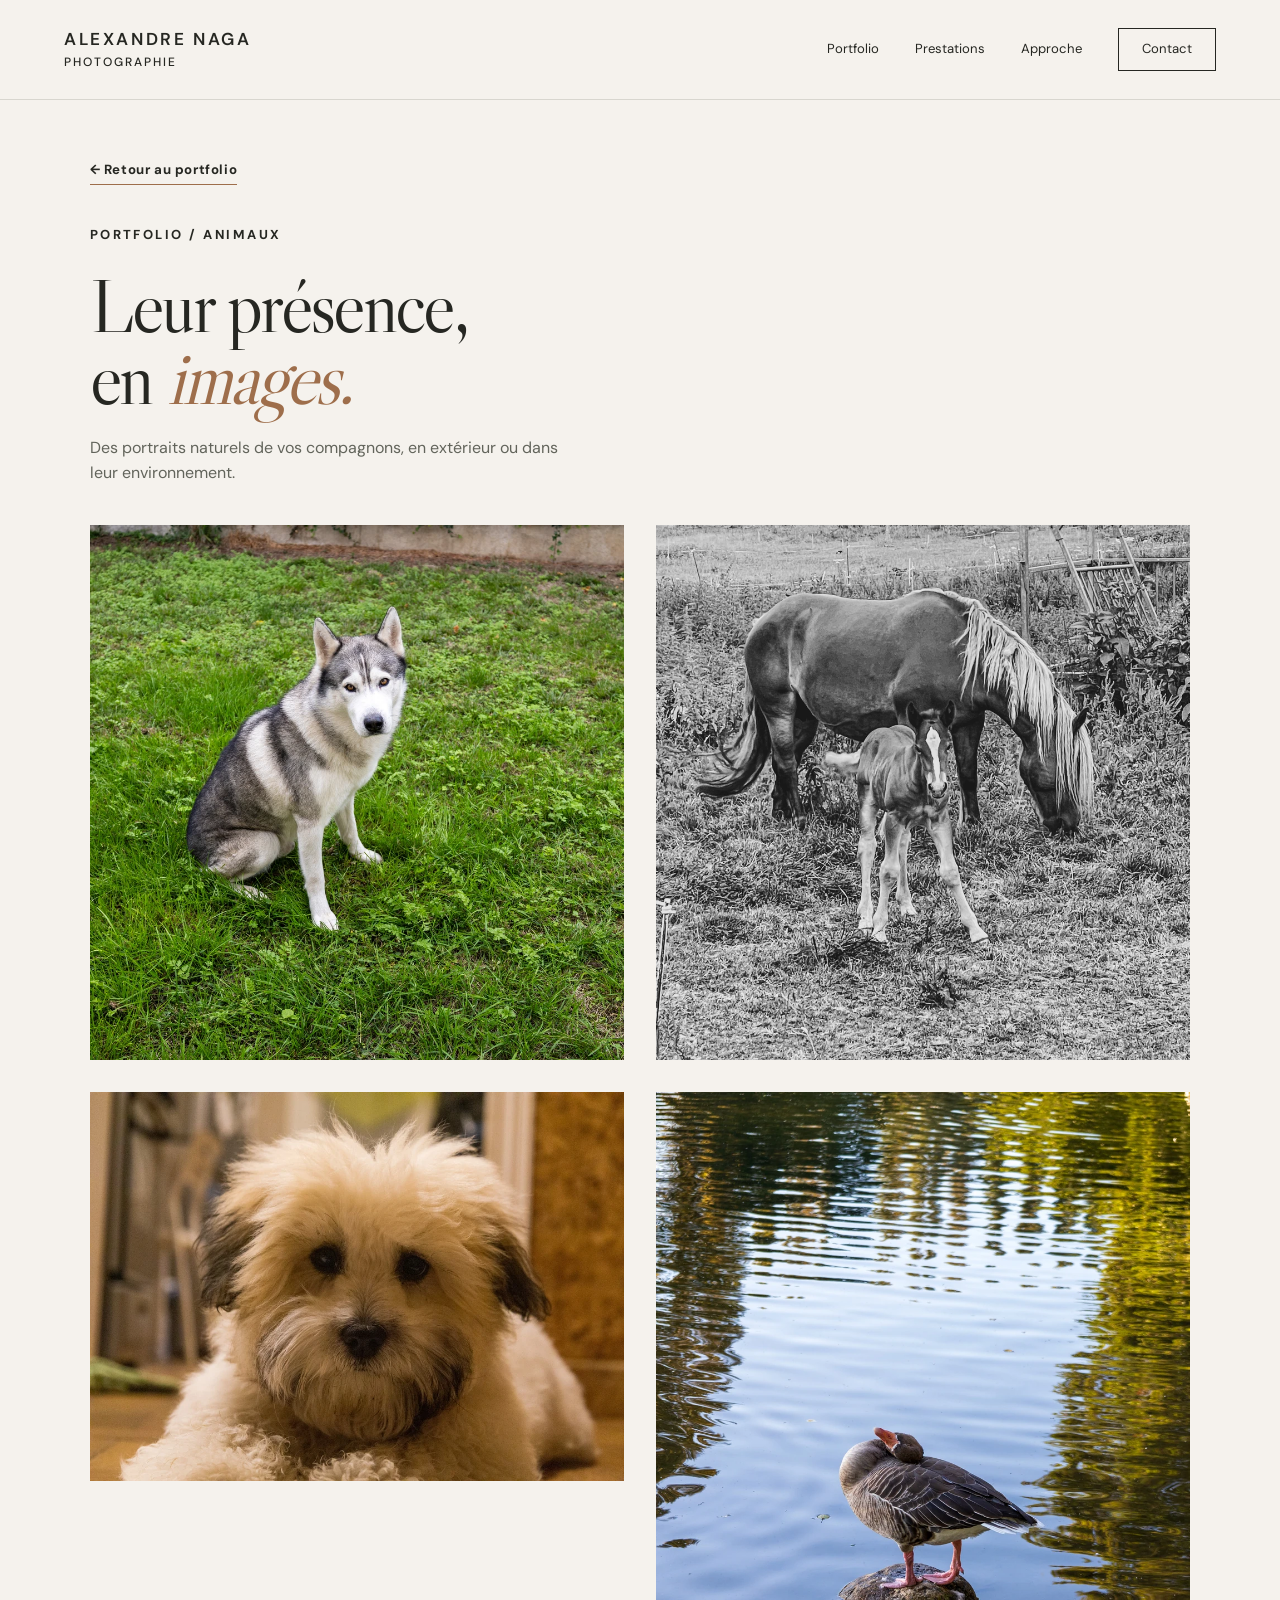
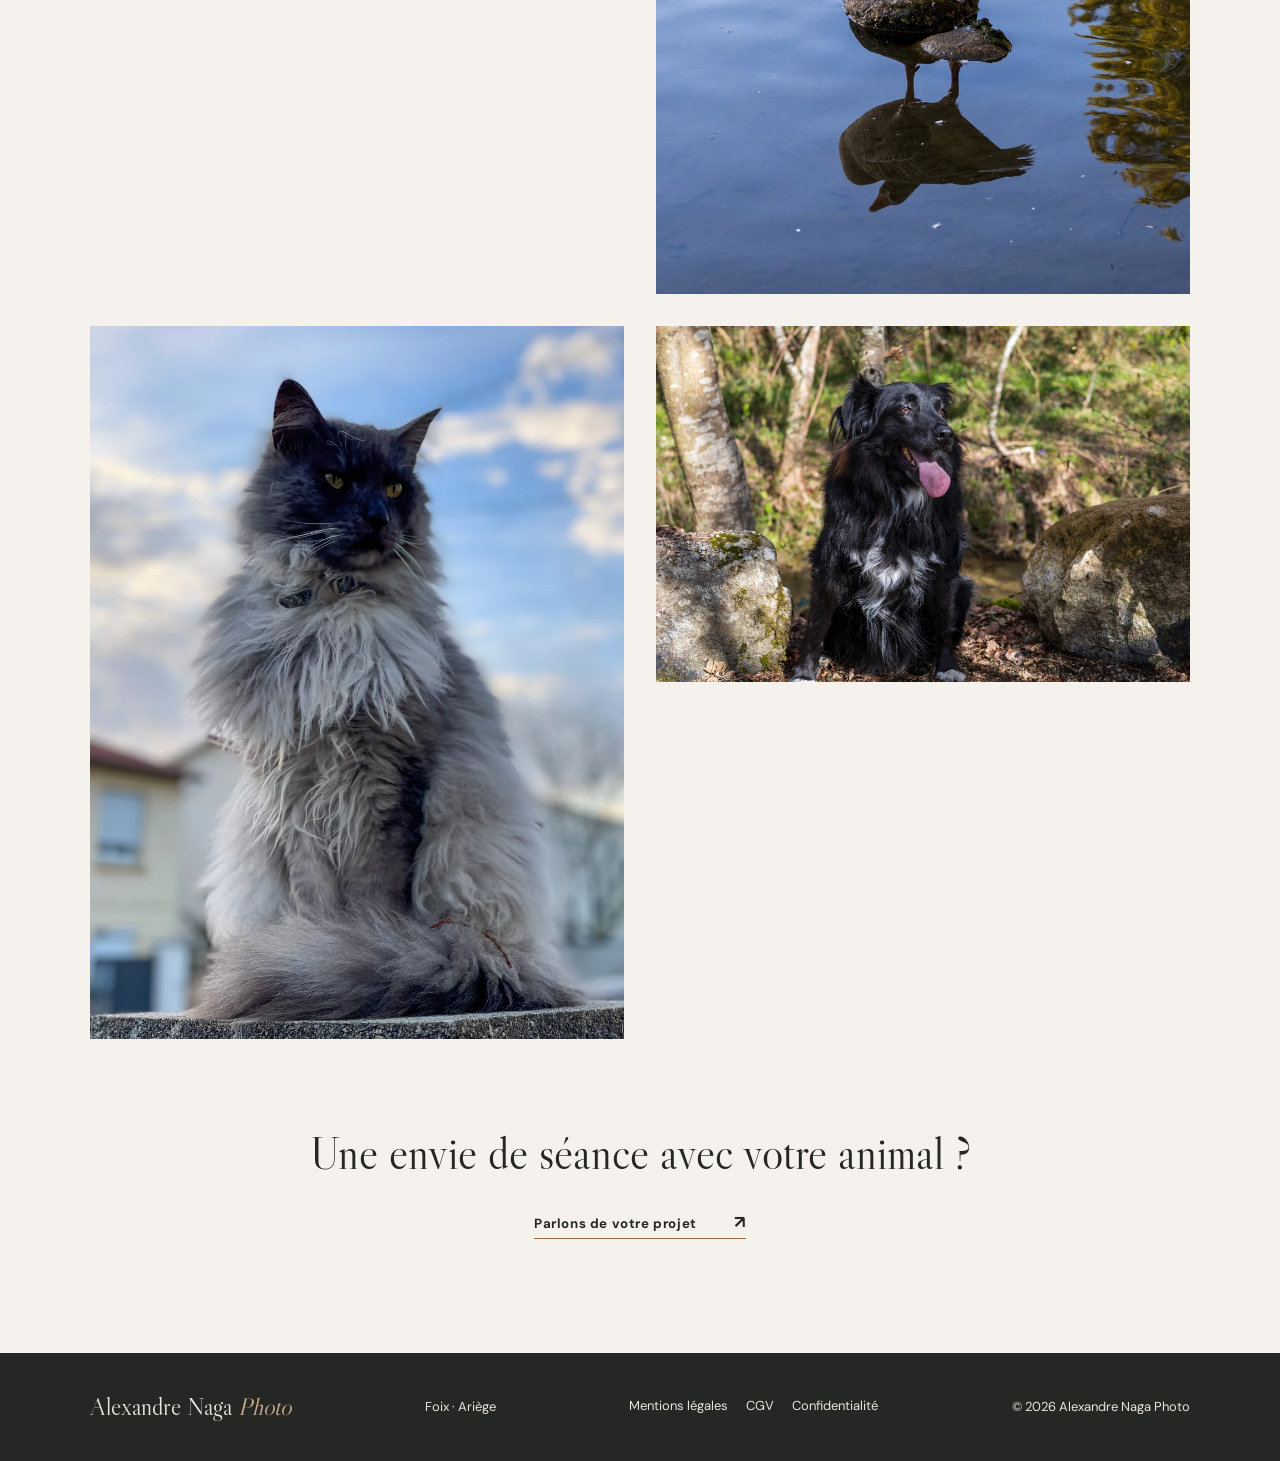
==== commit 88c7a3bb: "Finalisation : accessibilité, référencement et sécurité" ====
--- a/animaux.html
+++ b/animaux.html
@@ -12,50 +12,56 @@
   <meta property="og:site_name" content="Alexandre Naga Photo">
   <meta property="og:title" content="Portraits d’animaux à Foix | Alexandre Naga Photo">
   <meta property="og:description" content="Découvrez les portraits d’animaux d’Alexandre Naga Photo à Foix en Ariège, en extérieur ou dans leur environnement. Une séance adaptée à votre compagnon.">
-  <meta property="og:url" content="https://alexandrenagaphoto.fr/preview/animaux.html">
-  <meta property="og:image" content="https://alexandrenagaphoto.fr/preview/assets/portraits/IMG_2679.jpg">
+  <meta property="og:url" content="https://alexandrenagaphoto.fr/animaux.html">
+  <meta property="og:image" content="https://alexandrenagaphoto.fr/assets/partage/alexandre-naga-photo.jpg">
   <meta property="og:image:type" content="image/jpeg">
-  <meta property="og:image:width" content="2560">
-  <meta property="og:image:height" content="2560">
-  <meta property="og:image:alt" content="Portrait en extérieur près d’une rambarde, dans un jardin aux feuillages verts et rouges">
+  <meta property="og:image:width" content="1200">
+  <meta property="og:image:height" content="630">
+  <meta property="og:image:alt" content="Alexandre Naga Photo — Photographe à Foix en Ariège, portrait en extérieur">
   <meta name="twitter:card" content="summary_large_image">
   <meta name="twitter:title" content="Portraits d’animaux à Foix | Alexandre Naga Photo">
   <meta name="twitter:description" content="Découvrez les portraits d’animaux d’Alexandre Naga Photo à Foix en Ariège, en extérieur ou dans leur environnement. Une séance adaptée à votre compagnon.">
-  <meta name="twitter:image" content="https://alexandrenagaphoto.fr/preview/assets/portraits/IMG_2679.jpg">
-  <meta name="twitter:image:alt" content="Portrait en extérieur près d’une rambarde, dans un jardin aux feuillages verts et rouges">
+  <meta name="twitter:image" content="https://alexandrenagaphoto.fr/assets/partage/alexandre-naga-photo.jpg">
+  <meta name="twitter:image:alt" content="Alexandre Naga Photo — Photographe à Foix en Ariège, portrait en extérieur">
 
-  <link rel="icon" type="image/svg+xml" href="data:image/svg+xml,%3Csvg xmlns='http://www.w3.org/2000/svg' viewBox='0 0 64 64'%3E%3Crect width='64' height='64' fill='%23252623'/%3E%3Ctext x='32' y='44' font-family='Georgia' font-size='31' text-anchor='middle' fill='%23f4ede3'%3EAN%3C/text%3E%3C/svg%3E">
+  <link rel="icon" href="/favicon.png" type="image/png" sizes="48x48">
+  <link rel="icon" href="/favicon.svg" type="image/svg+xml" sizes="any">
+  <link rel="apple-touch-icon" href="/apple-touch-icon.png" sizes="180x180">
   <link rel="stylesheet" href="./styles.css">
+  <link rel="canonical" href="https://alexandrenagaphoto.fr/animaux.html">
+  <script src="/script.js" defer></script>
+  <script type="application/ld+json">{"@context":"https://schema.org","@graph":[{"@type":"BreadcrumbList","@id":"https://alexandrenagaphoto.fr/animaux.html#fil-ariane","itemListElement":[{"@type":"ListItem","position":1,"name":"Accueil","item":"https://alexandrenagaphoto.fr/"},{"@type":"ListItem","position":2,"name":"Animaux","item":"https://alexandrenagaphoto.fr/animaux.html"}]},{"@type":"CollectionPage","@id":"https://alexandrenagaphoto.fr/animaux.html#page","url":"https://alexandrenagaphoto.fr/animaux.html","name":"Portraits d’animaux à Foix | Alexandre Naga Photo","description":"Découvrez les portraits d’animaux d’Alexandre Naga Photo à Foix en Ariège, en extérieur ou dans leur environnement. Une séance adaptée à votre compagnon.","inLanguage":"fr-FR","isPartOf":{"@id":"https://alexandrenagaphoto.fr/#site"},"about":{"@id":"https://alexandrenagaphoto.fr/#entreprise"},"breadcrumb":{"@id":"https://alexandrenagaphoto.fr/animaux.html#fil-ariane"}}]}</script>
 </head>
 <body>
+<a class="skip-link" href="#main">Aller au contenu</a>
 
 <header class="site-header" id="haut">
-  <a href="./index.html#haut" class="brand" aria-label="Alexandre Naga Photo, retour en haut"><span>ALEXANDRE NAGA</span><small>PHOTOGRAPHIE</small></a>
-  <button class="menu-toggle" aria-label="Ouvrir le menu" aria-controls="main-nav" aria-expanded="false"><span></span><span></span></button>
+  <a href="/#haut" class="brand" aria-label="Alexandre Naga Photographie — accueil"><span>ALEXANDRE NAGA</span><small>PHOTOGRAPHIE</small></a>
+  <button class="menu-toggle" aria-label="Menu" aria-controls="main-nav" aria-expanded="false"><span></span><span></span></button>
   <nav id="main-nav" class="nav" aria-label="Navigation principale">
-    <a href="./index.html#portfolio">Portfolio</a><a href="./index.html#prestations">Prestations</a><a href="./index.html#approche">Approche</a><a class="nav-contact" href="./index.html#contact">Contact</a>
+    <a href="/#portfolio">Portfolio</a><a href="/#prestations">Prestations</a><a href="/#approche">Approche</a><a class="nav-contact" href="/#contact">Contact</a>
   </nav>
 </header>
-<main class="portrait-page section-pad">
-  <a class="text-link" href="./index.html#portfolio">← Retour au portfolio</a>
+<main id="main" tabindex="-1" class="portrait-page section-pad">
+  <a class="text-link" href="/#portfolio">← Retour au portfolio</a>
   <div class="portrait-intro">
     <span class="eyebrow">Portfolio / Animaux</span>
     <h1>Leur présence,<br>en <em>images.</em></h1>
     <p>Des portraits naturels de vos compagnons, en extérieur ou dans leur environnement.</p>
   </div>
-  <div class="portrait-grid family-grid" aria-label="Galerie Animaux">
-<figure class="portrait-frame"><button class="portrait-open" data-photo="0" aria-label="Agrandir : Chien au pelage gris et blanc assis dans l’herbe, regardant l’objectif"><img alt="Chien au pelage gris et blanc assis dans l’herbe, regardant l’objectif" loading="lazy" src="./assets/web/animaux/IMG_0197-960.webp" srcset="./assets/web/animaux/IMG_0197-480.webp 480w, ./assets/web/animaux/IMG_0197-960.webp 960w, ./assets/web/animaux/IMG_0197-1440.webp 1440w" sizes="(max-width: 620px) 88vw, 43vw" width="2560" height="2560" decoding="async" data-full="./assets/animaux/IMG_0197.jpg"></button></figure>
-<figure class="portrait-frame"><button class="portrait-open" data-photo="1" aria-label="Agrandir : Photographie en noir et blanc d’un cheval et d’un poulain dans un pré"><img alt="Photographie en noir et blanc d’un cheval et d’un poulain dans un pré" loading="lazy" src="./assets/web/animaux/IMG_1914-960.webp" srcset="./assets/web/animaux/IMG_1914-480.webp 480w, ./assets/web/animaux/IMG_1914-960.webp 960w, ./assets/web/animaux/IMG_1914-1440.webp 1440w" sizes="(max-width: 620px) 88vw, 43vw" width="2560" height="2560" decoding="async" data-full="./assets/animaux/IMG_1914.jpg"></button></figure>
-<figure class="portrait-frame"><button class="portrait-open" data-photo="2" aria-label="Agrandir : Portrait rapproché d’un petit chien au pelage clair, en intérieur"><img alt="Portrait rapproché d’un petit chien au pelage clair, en intérieur" loading="lazy" src="./assets/web/animaux/IMG_4850-960.webp" srcset="./assets/web/animaux/IMG_4850-480.webp 480w, ./assets/web/animaux/IMG_4850-960.webp 960w, ./assets/web/animaux/IMG_4850-1440.webp 1440w" sizes="(max-width: 620px) 88vw, 43vw" width="2560" height="1864" decoding="async" data-full="./assets/animaux/IMG_4850.jpg"></button></figure>
-<figure class="portrait-frame"><button class="portrait-open" data-photo="3" aria-label="Agrandir : Oiseau debout sur une pierre au milieu de l’eau, avec son reflet"><img alt="Oiseau debout sur une pierre au milieu de l’eau, avec son reflet" loading="lazy" src="./assets/web/animaux/IMG_4962-960.webp" srcset="./assets/web/animaux/IMG_4962-480.webp 480w, ./assets/web/animaux/IMG_4962-960.webp 960w, ./assets/web/animaux/IMG_4962-1440.webp 1440w" sizes="(max-width: 620px) 88vw, 43vw" width="1706" height="2560" decoding="async" data-full="./assets/animaux/IMG_4962.jpg"></button></figure>
-<figure class="portrait-frame"><button class="portrait-open" data-photo="4" aria-label="Agrandir : Portrait d’un chat au pelage long gris et noir, photographié en extérieur"><img alt="Portrait d’un chat au pelage long gris et noir, photographié en extérieur" loading="lazy" src="./assets/web/animaux/IMG_6187_jpg-960.webp" srcset="./assets/web/animaux/IMG_6187_jpg-480.webp 480w, ./assets/web/animaux/IMG_6187_jpg-960.webp 960w, ./assets/web/animaux/IMG_6187_jpg-1440.webp 1440w" sizes="(max-width: 620px) 88vw, 43vw" width="1920" height="2560" decoding="async" data-full="./assets/animaux/IMG_6187_jpg.jpg"></button></figure>
-<figure class="portrait-frame"><button class="portrait-open" data-photo="5" aria-label="Agrandir : Chien noir assis près d’un arbre en forêt, la langue sortie"><img alt="Chien noir assis près d’un arbre en forêt, la langue sortie" loading="lazy" src="./assets/web/animaux/IMG_8423-960.webp" srcset="./assets/web/animaux/IMG_8423-480.webp 480w, ./assets/web/animaux/IMG_8423-960.webp 960w, ./assets/web/animaux/IMG_8423-1440.webp 1440w" sizes="(max-width: 620px) 88vw, 43vw" width="2560" height="1707" decoding="async" data-full="./assets/animaux/IMG_8423.jpg"></button></figure>
+  <div class="portrait-grid family-grid" role="group" aria-label="Galerie Animaux">
+<figure class="portrait-frame"><a class="portrait-open" href="./assets/animaux/IMG_0197.jpg" aria-label="Agrandir : Chien au pelage gris et blanc assis dans l’herbe, regardant l’objectif"><img alt="Chien au pelage gris et blanc assis dans l’herbe, regardant l’objectif" loading="eager" src="./assets/web/animaux/IMG_0197-960.webp" srcset="./assets/web/animaux/IMG_0197-480.webp 480w, ./assets/web/animaux/IMG_0197-960.webp 960w, ./assets/web/animaux/IMG_0197-1440.webp 1440w" sizes="(max-width: 620px) 88vw, 43vw" width="2560" height="2560" decoding="async" data-full="./assets/animaux/IMG_0197.jpg"></a></figure>
+<figure class="portrait-frame"><a class="portrait-open" href="./assets/animaux/IMG_1914.jpg" aria-label="Agrandir : Photographie en noir et blanc d’un cheval et d’un poulain dans un pré"><img alt="Photographie en noir et blanc d’un cheval et d’un poulain dans un pré" loading="lazy" src="./assets/web/animaux/IMG_1914-960.webp" srcset="./assets/web/animaux/IMG_1914-480.webp 480w, ./assets/web/animaux/IMG_1914-960.webp 960w, ./assets/web/animaux/IMG_1914-1440.webp 1440w" sizes="(max-width: 620px) 88vw, 43vw" width="2560" height="2560" decoding="async" data-full="./assets/animaux/IMG_1914.jpg"></a></figure>
+<figure class="portrait-frame"><a class="portrait-open" href="./assets/animaux/IMG_4850.jpg" aria-label="Agrandir : Portrait rapproché d’un petit chien au pelage clair, en intérieur"><img alt="Portrait rapproché d’un petit chien au pelage clair, en intérieur" loading="lazy" src="./assets/web/animaux/IMG_4850-960.webp" srcset="./assets/web/animaux/IMG_4850-480.webp 480w, ./assets/web/animaux/IMG_4850-960.webp 960w, ./assets/web/animaux/IMG_4850-1440.webp 1440w" sizes="(max-width: 620px) 88vw, 43vw" width="2560" height="1864" decoding="async" data-full="./assets/animaux/IMG_4850.jpg"></a></figure>
+<figure class="portrait-frame"><a class="portrait-open" href="./assets/animaux/IMG_4962.jpg" aria-label="Agrandir : Oiseau debout sur une pierre au milieu de l’eau, avec son reflet"><img alt="Oiseau debout sur une pierre au milieu de l’eau, avec son reflet" loading="lazy" src="./assets/web/animaux/IMG_4962-960.webp" srcset="./assets/web/animaux/IMG_4962-480.webp 480w, ./assets/web/animaux/IMG_4962-960.webp 960w, ./assets/web/animaux/IMG_4962-1440.webp 1440w" sizes="(max-width: 620px) 88vw, 43vw" width="1706" height="2560" decoding="async" data-full="./assets/animaux/IMG_4962.jpg"></a></figure>
+<figure class="portrait-frame"><a class="portrait-open" href="./assets/animaux/IMG_6187_jpg.jpg" aria-label="Agrandir : Portrait d’un chat au pelage long gris et noir, photographié en extérieur"><img alt="Portrait d’un chat au pelage long gris et noir, photographié en extérieur" loading="lazy" src="./assets/web/animaux/IMG_6187_jpg-960.webp" srcset="./assets/web/animaux/IMG_6187_jpg-480.webp 480w, ./assets/web/animaux/IMG_6187_jpg-960.webp 960w, ./assets/web/animaux/IMG_6187_jpg-1440.webp 1440w" sizes="(max-width: 620px) 88vw, 43vw" width="1920" height="2560" decoding="async" data-full="./assets/animaux/IMG_6187_jpg.jpg"></a></figure>
+<figure class="portrait-frame"><a class="portrait-open" href="./assets/animaux/IMG_8423.jpg" aria-label="Agrandir : Chien noir assis près d’un arbre en forêt, la langue sortie"><img alt="Chien noir assis près d’un arbre en forêt, la langue sortie" loading="lazy" src="./assets/web/animaux/IMG_8423-960.webp" srcset="./assets/web/animaux/IMG_8423-480.webp 480w, ./assets/web/animaux/IMG_8423-960.webp 960w, ./assets/web/animaux/IMG_8423-1440.webp 1440w" sizes="(max-width: 620px) 88vw, 43vw" width="2560" height="1707" decoding="async" data-full="./assets/animaux/IMG_8423.jpg"></a></figure>
   </div>
-  <div class="portrait-outro"><p>Une envie de séance avec votre animal ?</p><a class="text-link" href="./index.html#contact">Parlons de votre projet ↗</a></div>
+  <div class="portrait-outro"><p>Une envie de séance avec votre animal ?</p><a class="text-link" href="/#contact">Parlons de votre projet <span aria-hidden="true">↗</span></a></div>
 </main>
-<dialog class="photo-dialog" aria-label="Photographie agrandie"><button class="photo-close" aria-label="Fermer la photographie">Fermer ×</button><img class="photo-large" alt=""><div class="photo-controls"><button class="photo-prev" aria-label="Photographie précédente">←</button><span class="photo-counter" aria-live="polite"></span><button class="photo-next" aria-label="Photographie suivante">→</button></div></dialog>
+<dialog class="photo-dialog" aria-label="Photographie agrandie"><button class="photo-close" aria-label="Fermer la photographie">Fermer ×</button><img class="photo-large" alt="" decoding="async"><p class="photo-error" role="status" hidden></p><div class="photo-controls"><button class="photo-prev" aria-label="Photographie précédente">←</button><span class="photo-counter" role="status" aria-live="polite" aria-atomic="true"></span><button class="photo-next" aria-label="Photographie suivante">→</button></div></dialog>
 <footer>
-  <a href="./index.html#haut" class="footer-brand">Alexandre Naga <span>Photo</span></a>
+  <a href="/#haut" class="footer-brand">Alexandre Naga <span>Photo</span></a>
   <span>Foix · Ariège</span>
   <nav class="footer-legal" aria-label="Informations légales">
     <a href="./mentions-legales.html">Mentions légales</a>
@@ -64,6 +70,6 @@
   </nav>
   <span>© 2026 Alexandre Naga Photo</span>
 </footer>
-<script src="./script.js"></script>
+
 </body>
 </html>
--- a/styles.css
+++ b/styles.css
@@ -1,71 +1,347 @@
 /* Polices hébergées localement */
 @font-face{font-family:'DM Sans';font-style:normal;font-weight:400;font-display:swap;src:url('./assets/fonts/dm-sans-400.woff') format('woff')}
+
 @font-face{font-family:'DM Sans';font-style:normal;font-weight:500;font-display:swap;src:url('./assets/fonts/dm-sans-500.woff') format('woff')}
+
 @font-face{font-family:'DM Sans';font-style:normal;font-weight:600;font-display:swap;src:url('./assets/fonts/dm-sans-600.woff') format('woff')}
+
 @font-face{font-family:'DM Sans';font-style:normal;font-weight:700;font-display:swap;src:url('./assets/fonts/dm-sans-700.woff') format('woff')}
+
 @font-face{font-family:'Libre Caslon Display';font-style:normal;font-weight:400;font-display:swap;src:url('./assets/fonts/libre-caslon-display-400.woff') format('woff')}
-:root{--cream:#f5f2ed;--ink:#262722;--muted:#62645b;--line:#d8d6cf;--rust:#9e6e4b;--dark:#252724}*{box-sizing:border-box}html{scroll-behavior:smooth}body{margin:0;background:var(--cream);color:var(--ink);font:16px/1.58 'DM Sans',Arial,sans-serif}body.locked{overflow:hidden}button,a{font:inherit}a{color:inherit;text-decoration:none}button{cursor:pointer}h1,h2,h3,p{margin-top:0}h1,h2{font-family:'Libre Caslon Display',Georgia,serif;font-weight:400;line-height:.94;letter-spacing:-.035em}em{font-weight:400}img{display:block;width:100%}.preview-note{background:#32352e;color:#f6f2eb;text-align:center;padding:7px 18px;font-size:.75rem;letter-spacing:.035em}.site-header{height:100px;padding:0 5%;display:flex;align-items:center;justify-content:space-between;border-bottom:1px solid var(--line);position:relative;z-index:8;background:var(--cream)}.brand{display:flex;flex-direction:column;line-height:1.1;letter-spacing:.15em;font-size:1.08rem;font-weight:600}.brand small{font-size:.55rem;letter-spacing:.36em;margin-top:7px;font-weight:500}.nav{display:flex;align-items:center;gap:36px;font-size:.82rem}.nav a:hover,.text-link:hover{color:var(--rust)}.nav-contact{border:1px solid var(--ink);padding:10px 23px}.nav-contact:hover{background:var(--ink);color:white!important}.menu-toggle{display:none}.hero{min-height:645px;display:grid;grid-template-columns:53% 47%;overflow:hidden}.hero-copy{padding:92px 8% 25px 9.5%;display:flex;flex-direction:column;align-items:flex-start}.eyebrow{text-transform:uppercase;letter-spacing:.19em;font-size:.68rem;font-weight:700;display:inline-flex;align-items:center;gap:15px}.short-rule{width:27px;height:1px;background:var(--rust)}.hero h1{font-size:clamp(4rem,6.4vw,7.5rem);margin:66px 0 28px;max-width:760px;white-space:nowrap}.hero em,h2 em{font-style:italic;color:var(--rust)}.hero-copy>p{max-width:440px;font-size:1.03rem;color:#56584f;line-height:1.85;margin-bottom:37px}.text-link{border-bottom:1px solid var(--rust);padding-bottom:6px;font-size:.83rem;font-weight:700;letter-spacing:.045em}.text-link span{padding-left:34px;font-size:1.1rem}.hero-index{display:flex;justify-content:space-between;gap:25px;width:100%;border-top:1px solid var(--line);padding-top:20px;color:var(--muted);font-size:.68rem;text-transform:uppercase;letter-spacing:.12em;margin-top:auto}.hero-photo-wrap{position:relative;min-height:645px;overflow:hidden;background:#777568}.hero-photo{height:100%;object-fit:cover;object-position:50% 39%;position:absolute}.photo-stamp{position:absolute;right:7%;bottom:25px;color:#fff;font-family:'Libre Caslon Display',Georgia,serif;font-size:1.6rem;font-style:italic;text-shadow:0 1px 9px #0008}.section-pad{padding:116px 7%}.section-top{display:flex;justify-content:space-between;align-items:center;color:var(--muted);font-size:.73rem;padding-bottom:30px;border-bottom:1px solid var(--line)}.section-top .eyebrow{color:var(--ink)}.intro-row{display:flex;align-items:end;justify-content:space-between;gap:35px;margin:68px 0 60px}.intro h2,.services h2,.approach h2,.contact h2{font-size:clamp(3.8rem,6vw,7rem);margin:0}.intro-row p{max-width:390px;font-size:1rem;line-height:1.9;color:#5c5f55;margin:0 0 8px}.gallery{display:grid;grid-template-columns:1.24fr .76fr;grid-template-rows:320px 320px;gap:18px}.gallery-item{position:relative;overflow:hidden;background:#e8e4dc;border:1px solid var(--line);min-width:0}.gallery-main{grid-row:span 2}.gallery-caption{position:absolute;bottom:24px;left:27px;right:27px;color:var(--muted);display:flex;justify-content:space-between;font-size:.88rem;gap:12px}.gallery-caption b{font-weight:400}.photo-placeholder{width:100%;height:100%;min-height:inherit;display:flex;flex-direction:column;align-items:center;justify-content:center;text-align:center;padding:60px 24px;gap:10px;color:var(--muted);position:relative}.photo-placeholder:before{content:'';position:absolute;inset:20px;border:1px solid #b9b2a54d;pointer-events:none}.photo-placeholder strong{font-weight:500;font-size:.9rem;letter-spacing:.02em}.photo-placeholder small{font-size:.72rem;color:var(--rust)}.placeholder-mark{width:38px;height:48px;border:1px solid #a89c8d;margin-bottom:14px;position:relative}.placeholder-mark:after{content:'';position:absolute;inset:5px;border:1px solid #a89c8d66}.hero-photo-wrap{background:#e8e4dc;border-left:1px solid var(--line)}.photo-stamp{color:var(--rust);text-shadow:none}.gallery-disclaimer{color:var(--muted);font-size:.72rem;margin:16px 0 0}.services{background:#e9e7e0}.services-grid{display:grid;grid-template-columns:1fr 1fr;gap:9%;padding-top:83px}.services-heading p{max-width:410px;line-height:1.9;color:#5a5c54;margin-top:45px}.service-list>div{position:relative;padding:22px 0 24px 48px;border-top:1px solid #c7c6bf}.service-list>div:last-child{border-bottom:1px solid #c7c6bf}.service-list span{position:absolute;left:0;top:26px;color:var(--rust);font-size:.75rem}.service-list h3{font-family:'Libre Caslon Display',Georgia,serif;font-size:1.8rem;font-weight:400;margin-bottom:4px}.service-list p{color:#676a61;font-size:.82rem;line-height:1.7;margin:0}.approach{background:var(--dark);color:#f5f2ed;display:grid;grid-template-columns:1.2fr .8fr;gap:10%;min-height:475px}.approach h2{margin-top:55px}.approach>div+div{padding-top:83px}.approach p{color:#d3d2ca;line-height:1.95;max-width:460px}.contact{text-align:center;min-height:475px;display:flex;align-items:center;flex-direction:column;justify-content:center}.contact h2{margin:31px 0}.contact>p{max-width:530px;color:#5e6057;line-height:1.8}.contact-pending{font-size:.75rem;border:1px solid var(--line);padding:12px 18px;margin-top:16px}footer{background:var(--dark);color:#e8e6dc;padding:35px 7%;display:flex;align-items:center;justify-content:space-between;gap:25px;font-size:.72rem}footer .footer-brand{font-family:'Libre Caslon Display',Georgia,serif;font-size:1.5rem}footer .footer-brand span{font-style:italic;color:#caa98b}.nav a:focus-visible,.menu-toggle:focus-visible{outline:3px solid var(--rust);outline-offset:3px}
-@media(max-width:850px){.site-header{height:74px;padding:0 5%}.menu-toggle{display:flex;width:44px;height:44px;border:0;background:transparent;flex-direction:column;justify-content:center;gap:6px;align-items:center}.menu-toggle span{width:23px;height:1px;background:var(--ink)}.nav{display:none;position:absolute;top:74px;left:0;right:0;padding:27px 6%;background:var(--cream);border-bottom:1px solid var(--line);flex-direction:column;align-items:stretch;gap:22px}.nav.open{display:flex}.nav-contact{width:max-content}.hero{grid-template-columns:1fr}.hero-copy{padding:70px 6% 30px;min-height:510px}.hero h1{font-size:clamp(3.8rem,10vw,6rem);white-space:normal;margin:58px 0 24px}.hero-index{margin-top:50px}.hero-photo-wrap{min-height:570px}.section-pad{padding:82px 6%}.intro-row{margin:55px 0 40px;align-items:start}.intro h2,.services h2,.approach h2,.contact h2{font-size:clamp(3.5rem,8vw,5.5rem)}.services-grid{gap:5%}.approach{gap:5%}}
-@media(max-width:620px){.preview-note{font-size:.66rem;padding:7px 14px}.brand{font-size:.85rem}.brand small{font-size:.48rem}.hero-copy{min-height:475px;padding-top:58px}.hero h1{font-size:clamp(3.7rem,13vw,5.6rem);margin:48px 0 24px}.hero-copy>p{font-size:.95rem}.hero-photo-wrap{min-height:550px;max-height:650px}.hero-photo{object-position:center 42%}.hero-index{font-size:.57rem;gap:10px}.section-pad{padding:72px 6%}.section-top>span:last-child{display:none}.intro-row{display:block}.intro-row p{margin-top:30px}.intro h2,.services h2,.approach h2,.contact h2{font-size:clamp(3.5rem,12vw,5rem)}.gallery{grid-template-columns:1fr 1fr;grid-template-rows:430px 210px;gap:9px}.gallery-main{grid-column:span 2;grid-row:span 1}.gallery-small img{object-position:center}.gallery-caption{bottom:14px;left:14px;right:14px;font-size:.68rem}.gallery-small .photo-placeholder{padding:30px 12px 52px;gap:6px}.gallery-small .photo-placeholder strong{font-size:.76rem}.gallery-small .placeholder-mark{width:24px;height:30px;margin-bottom:5px}.gallery-small .photo-placeholder:before{inset:9px}.services-grid{display:block;padding-top:55px}.services-heading p{margin:28px 0 50px}.service-list h3{font-size:1.55rem}.approach{display:block}.approach>div+div{padding-top:34px}.contact{min-height:430px}.contact-pending{font-size:.7rem}footer{align-items:start;flex-direction:column;gap:10px}.photo-stamp{font-size:1.35rem}}
-@media(prefers-reduced-motion:reduce){html{scroll-behavior:auto}.gallery-item img{transition:none}}
-
-.service-price{display:block;font-size:.88rem;font-weight:600;color:var(--rust);margin:5px 0 12px}.service-conditions{border-top:1px solid #c7c6bf;margin-top:46px;padding-top:25px;max-width:760px}.service-conditions h3{font-size:1rem;font-weight:600;margin-bottom:12px}.service-conditions p{font-size:.82rem;line-height:1.8;color:#5a5c54;margin-bottom:8px}
+
+:root{--cream:#f5f2ed;--ink:#262722;--muted:#62645b;--line:#d8d6cf;--rust:#9e6e4b;--dark:#252724}
+*{box-sizing:border-box}
+html{scroll-behavior:smooth}
+body{margin:0;background:var(--cream);color:var(--ink);font:16px/1.58 'DM Sans',Arial,sans-serif}
+body.locked{overflow:hidden}
+button,a{font:inherit}
+a{color:inherit;text-decoration:none}
+button{cursor:pointer}
+h1,h2,h3,p{margin-top:0}
+h1,h2{font-family:'Libre Caslon Display',Georgia,serif;font-weight:400;line-height:.94;letter-spacing:-.035em}
+em{font-weight:400}
+img{display:block;width:100%;height:auto}
+.site-header{height:100px;padding:0 5%;display:flex;align-items:center;justify-content:space-between;border-bottom:1px solid var(--line);position:relative;z-index:8;background:var(--cream)}
+.brand{display:flex;flex-direction:column;line-height:1.1;letter-spacing:.15em;font-size:1.08rem;font-weight:600}
+.brand small{font-size:.55rem;letter-spacing:.36em;margin-top:7px;font-weight:500}
+.nav{display:flex;align-items:center;gap:36px;font-size:.82rem}
+.nav a:hover,.text-link:hover{color:var(--rust)}
+.nav-contact{border:1px solid var(--ink);padding:10px 23px}
+.nav-contact:hover{background:var(--ink);color:white!important}
+.menu-toggle{display:none}
+.hero{min-height:645px;display:grid;grid-template-columns:53% 47%;overflow:hidden}
+.hero-copy{padding:92px 8% 25px 9.5%;display:flex;flex-direction:column;align-items:flex-start}
+.eyebrow{text-transform:uppercase;letter-spacing:.19em;font-size:.68rem;font-weight:700;display:inline-flex;align-items:center;gap:15px}
+.short-rule{width:27px;height:1px;background:var(--rust)}
+.hero h1{font-size:clamp(3rem,5.2vw,6.5rem);margin:66px 0 28px;max-width:760px;white-space:normal}
+.hero em,h2 em{font-style:italic;color:var(--rust)}
+.hero-copy>p{max-width:440px;font-size:1.03rem;color:#56584f;line-height:1.85;margin-bottom:37px}
+.text-link{border-bottom:1px solid var(--rust);padding-bottom:6px;font-size:.83rem;font-weight:700;letter-spacing:.045em}
+.text-link span{padding-left:34px;font-size:1.1rem}
+.hero-index{display:flex;justify-content:space-between;gap:25px;width:100%;border-top:1px solid var(--line);padding-top:20px;color:var(--muted);font-size:.68rem;text-transform:uppercase;letter-spacing:.12em;margin-top:auto}
+.hero-photo-wrap{position:relative;min-height:645px;overflow:hidden;background:#777568}
+.hero-photo{height:100%;object-fit:cover;object-position:50% 39%;position:absolute}
+.photo-stamp{position:absolute;right:7%;bottom:25px;color:#fff;font-family:'Libre Caslon Display',Georgia,serif;font-size:1.6rem;font-style:italic;text-shadow:0 2px 8px #000c}
+.section-pad{padding:116px 7%}
+.section-top{display:flex;justify-content:space-between;align-items:center;color:var(--muted);font-size:.73rem;padding-bottom:30px;border-bottom:1px solid var(--line)}
+.section-top .eyebrow{color:var(--ink)}
+.intro-row{display:flex;align-items:end;justify-content:space-between;gap:35px;margin:68px 0 60px}
+.intro h2,.services h2,.approach h2,.contact h2{font-size:clamp(3.8rem,6vw,7rem);margin:0}
+.intro-row p{max-width:390px;font-size:1rem;line-height:1.9;color:#5c5f55;margin:0 0 8px}
+.gallery{display:grid;grid-template-columns:1.24fr .76fr;grid-template-rows:320px 320px;gap:18px}
+.gallery-item{position:relative;overflow:hidden;background:#e8e4dc;border:1px solid var(--line);min-width:0}
+.gallery-main{grid-row:span 2}
+.gallery-caption{position:absolute;bottom:24px;left:27px;right:27px;color:var(--muted);display:flex;justify-content:space-between;font-size:.88rem;gap:12px}
+.gallery-caption b{font-weight:400}
+.hero-photo-wrap{background:#e8e4dc;border-left:1px solid var(--line)}
+.gallery-disclaimer{color:var(--muted);font-size:.72rem;margin:16px 0 0}
+.services{background:#e9e7e0}
+.services-grid{display:grid;grid-template-columns:1fr 1fr;gap:9%;padding-top:83px}
+.services-heading p{max-width:410px;line-height:1.9;color:#5a5c54;margin-top:45px}
+.service-list>div{position:relative;padding:22px 0 24px 48px;border-top:1px solid #c7c6bf}
+.service-list>div:last-child{border-bottom:1px solid #c7c6bf}
+.service-list span{position:absolute;left:0;top:26px;color:var(--rust);font-size:.75rem}
+.service-list h3{font-family:'Libre Caslon Display',Georgia,serif;font-size:1.8rem;font-weight:400;margin-bottom:4px}
+.service-list p{color:#55584f;font-size:.82rem;line-height:1.7;margin:0}
+.approach{background:var(--dark);color:#f5f2ed;display:grid;grid-template-columns:1.2fr .8fr;gap:10%;min-height:475px}
+.approach h2{margin-top:55px}
+.approach>div+div{padding-top:83px}
+.approach p{color:#d3d2ca;line-height:1.95;max-width:460px}
+.contact{text-align:center;min-height:475px;display:flex;align-items:center;flex-direction:column;justify-content:center}
+.contact h2{margin:31px 0}
+.contact>p{max-width:530px;color:#5e6057;line-height:1.8}
+footer{background:var(--dark);color:#e8e6dc;padding:35px 7%;display:flex;align-items:center;justify-content:space-between;gap:25px;font-size:.72rem}
+footer .footer-brand{font-family:'Libre Caslon Display',Georgia,serif;font-size:1.5rem}
+footer .footer-brand span{font-style:italic;color:#caa98b}
+.nav a:focus-visible,.menu-toggle:focus-visible{outline:3px solid var(--rust);outline-offset:3px}
+
+@media(max-width:850px){.site-header{height:74px;padding:0 5%}
+.js .menu-toggle{display:flex;width:44px;height:44px;border:0;background:transparent;flex-direction:column;justify-content:center;gap:6px;align-items:center}
+.menu-toggle span{width:23px;height:1px;background:var(--ink)}
+.js .nav{display:none;position:absolute;top:74px;left:0;right:0;padding:27px 6%;background:var(--cream);border-bottom:1px solid var(--line);flex-direction:column;align-items:stretch;gap:22px}
+.js .nav.open{display:flex}
+.nav-contact{width:max-content}
+.hero{grid-template-columns:1fr}
+.hero-copy{padding:70px 6% 30px;min-height:510px}
+.hero h1{font-size:clamp(3.8rem,10vw,6rem);white-space:normal;margin:58px 0 24px}
+.hero-index{margin-top:50px}
+.hero-photo-wrap{min-height:570px}
+.section-pad{padding:82px 6%}
+.intro-row{margin:55px 0 40px;align-items:start}
+.intro h2,.services h2,.approach h2,.contact h2{font-size:clamp(3.5rem,8vw,5.5rem)}
+.services-grid{gap:5%}
+.approach{gap:5%}
+}
+
+@media(max-width:620px){.brand{font-size:.85rem}
+.brand small{font-size:.48rem}
+.hero-copy{min-height:475px;padding-top:58px}
+.hero h1{font-size:clamp(3.7rem,13vw,5.6rem);margin:48px 0 24px}
+.hero-copy>p{font-size:.95rem}
+.hero-photo-wrap{min-height:550px;max-height:650px}
+.hero-photo{object-position:center 42%}
+.hero-index{font-size:.57rem;gap:10px}
+.section-pad{padding:72px 6%}
+.section-top>span:last-child{display:none}
+.intro-row{display:block}
+.intro-row p{margin-top:30px}
+.intro h2,.services h2,.approach h2,.contact h2{font-size:clamp(3.5rem,12vw,5rem)}
+.gallery{grid-template-columns:1fr 1fr;grid-template-rows:430px 210px;gap:9px}
+.gallery-main{grid-column:span 2;grid-row:span 1}
+.gallery-small img{object-position:center}
+.gallery-caption{bottom:14px;left:14px;right:14px;font-size:.68rem}
+.services-grid{display:block;padding-top:55px}
+.services-heading p{margin:28px 0 50px}
+.service-list h3{font-size:1.55rem}
+.approach{display:block}
+.approach>div+div{padding-top:34px}
+.contact{min-height:430px}
+footer{align-items:start;flex-direction:column;gap:10px}
+.photo-stamp{font-size:1.35rem}
+}
+
+@media(prefers-reduced-motion:reduce){html{scroll-behavior:auto}
+}
+
+
+.service-price{display:block;font-size:.88rem;font-weight:600;color:var(--rust);margin:5px 0 12px}
+.service-conditions{border-top:1px solid #c7c6bf;margin-top:46px;padding-top:25px;max-width:760px}
+.service-conditions h3{font-size:1rem;font-weight:600;margin-bottom:12px}
+.service-conditions p{font-size:.82rem;line-height:1.8;color:#5a5c54;margin-bottom:8px}
+
 
 /* Galerie portrait : images entières, sans recadrage. */
-.gallery-filled{display:flex;align-items:center;padding-bottom:65px;background:#e8e4dc}.gallery-filled img{height:auto;object-fit:contain}.gallery-filled:hover .gallery-caption{color:var(--rust)}a:focus-visible,button:focus-visible{outline:3px solid var(--rust);outline-offset:5px}.portrait-intro{max-width:720px;margin:70px 0 64px}.portrait-intro h1{font-size:clamp(4rem,8vw,8rem);margin:28px 0}.portrait-intro h1 em{color:var(--rust)}.portrait-intro p{max-width:490px;color:var(--muted)}.portrait-grid{display:grid;grid-template-columns:repeat(2,minmax(0,1fr));gap:32px;align-items:start}.portrait-frame{margin:0}.portrait-open{display:block;width:100%;border:0;padding:0;background:transparent;cursor:zoom-in}.portrait-open img{height:auto}.portrait-frame:first-child{grid-column:1 / -1;width:82%;justify-self:center;margin-bottom:24px}.portrait-outro{text-align:center;margin-top:80px}.portrait-outro p{font-family:'Libre Caslon Display',Georgia,serif;font-size:2.8rem;margin-bottom:20px}.photo-dialog{background:var(--dark);color:var(--cream);border:0;padding:64px 20px 70px;width:96vw;max-width:1500px;height:94dvh;max-height:96dvh;overflow:hidden}.photo-dialog::backdrop{background:#000d}.photo-large{width:100%;height:100%;object-fit:contain}.photo-close{position:absolute;top:12px;right:16px;background:transparent;border:1px solid #777;color:inherit;padding:8px 16px}.photo-controls{position:absolute;bottom:12px;left:0;right:0;display:flex;justify-content:center;align-items:center;gap:30px}.photo-controls button{width:44px;height:44px;background:transparent;color:inherit;border:1px solid #777}.photo-counter{font-size:.8rem;min-width:42px;text-align:center}@media(max-width:620px){.portrait-intro{margin:48px 0 38px}.portrait-grid{grid-template-columns:1fr;gap:24px}.portrait-frame:first-child{width:100%;grid-column:auto;margin-bottom:0}.portrait-page{padding-top:40px}.photo-dialog{width:100vw;max-width:100vw;padding-left:8px;padding-right:8px}.gallery-filled{padding-bottom:55px}}
-
-.gallery-small.gallery-filled img{max-height:100%;width:100%;object-fit:contain}.family-grid .portrait-frame:first-child{width:100%;grid-column:auto;margin-bottom:0}
-
-.gallery-four{grid-template-columns:repeat(2,minmax(0,1fr));grid-template-rows:none;grid-auto-rows:390px}.gallery-four .gallery-main{grid-row:auto;grid-column:auto}.gallery-four .gallery-filled img{max-height:100%;object-fit:contain}.event-nav{display:flex;gap:30px;margin-bottom:56px}.event-series{scroll-margin-top:24px;margin-bottom:88px}.event-series h2{font-size:clamp(3rem,5vw,5rem);margin-bottom:35px}.event-series .portrait-frame:last-child:nth-child(odd){grid-column:1 / -1;width:70%;justify-self:center}@media(max-width:620px){.gallery-four{grid-template-columns:1fr;grid-auto-rows:auto;gap:20px}.gallery-four .gallery-filled{min-height:240px}.gallery-four .gallery-caption{font-size:.8rem}.event-series .portrait-frame:last-child:nth-child(odd){width:100%;grid-column:auto}.event-series{margin-bottom:60px}}
-
-.hero-selected .hero-photo{object-position:64% center}.hero-selected .photo-stamp{color:#fff;text-shadow:0 2px 8px #000c}@media(max-width:850px){.hero-selected{min-height:0;max-height:none;aspect-ratio:3 / 2}.hero-selected .hero-photo{position:relative;height:auto;object-fit:contain}.hero-selected .photo-stamp{bottom:18px}}
+.gallery-filled{display:flex;align-items:center;padding-bottom:65px;background:#e8e4dc}
+.gallery-filled img{height:auto;object-fit:contain}
+.gallery-filled:hover .gallery-caption{color:var(--rust)}
+a:focus-visible,button:focus-visible{outline:3px solid var(--rust);outline-offset:5px}
+.portrait-intro{max-width:720px;margin:70px 0 64px}
+.portrait-intro h1{font-size:clamp(4rem,8vw,8rem);margin:28px 0}
+.portrait-intro h1 em{color:var(--rust)}
+.portrait-intro p{max-width:490px;color:var(--muted)}
+.portrait-grid{display:grid;grid-template-columns:repeat(2,minmax(0,1fr));gap:32px;align-items:start}
+.portrait-frame{margin:0}
+.portrait-open{display:block;width:100%;border:0;padding:0;background:transparent;cursor:zoom-in}
+.portrait-open img{height:auto}
+.portrait-frame:first-child{grid-column:1 / -1;width:82%;justify-self:center;margin-bottom:24px}
+.portrait-outro{text-align:center;margin-top:80px}
+.portrait-outro p{font-family:'Libre Caslon Display',Georgia,serif;font-size:2.8rem;margin-bottom:20px}
+.photo-dialog{background:var(--dark);color:var(--cream);border:0;padding:64px 20px 70px;width:96vw;max-width:1500px;height:94dvh;max-height:96dvh;overflow:hidden}
+.photo-dialog::backdrop{background:#000d}
+.photo-large{width:100%;height:100%;object-fit:contain}
+.photo-close{position:absolute;top:12px;right:16px;background:transparent;border:1px solid #777;color:inherit;padding:8px 16px}
+.photo-controls{position:absolute;bottom:12px;left:0;right:0;display:flex;justify-content:center;align-items:center;gap:30px}
+.photo-controls button{width:44px;height:44px;background:transparent;color:inherit;border:1px solid #777}
+.photo-counter{font-size:.8rem;min-width:42px;text-align:center}
+@media(max-width:620px){.portrait-intro{margin:48px 0 38px}
+.portrait-grid{grid-template-columns:1fr;gap:24px}
+.portrait-frame:first-child{width:100%;grid-column:auto;margin-bottom:0}
+.portrait-page{padding-top:40px}
+.photo-dialog{width:100vw;max-width:100vw;padding-left:8px;padding-right:8px}
+.gallery-filled{padding-bottom:55px}
+}
+
+
+.gallery-small.gallery-filled img{max-height:100%;width:100%;object-fit:contain}
+.family-grid .portrait-frame:first-child{width:100%;grid-column:auto;margin-bottom:0}
+
+
+.gallery-four{grid-template-columns:repeat(2,minmax(0,1fr));grid-template-rows:none;grid-auto-rows:390px}
+.gallery-four .gallery-main{grid-row:auto;grid-column:auto}
+.gallery-four .gallery-filled img{max-height:100%;object-fit:contain}
+.event-nav{display:flex;gap:30px;margin-bottom:56px}
+.event-series{scroll-margin-top:24px;margin-bottom:88px}
+.event-series h2{font-size:clamp(3rem,5vw,5rem);margin-bottom:35px}
+.event-series .portrait-frame:last-child:nth-child(odd){grid-column:1 / -1;width:70%;justify-self:center}
+@media(max-width:620px){.gallery-four{grid-template-columns:1fr;grid-auto-rows:auto;gap:20px}
+.gallery-four .gallery-filled{min-height:240px}
+.gallery-four .gallery-caption{font-size:.8rem}
+.event-series .portrait-frame:last-child:nth-child(odd){width:100%;grid-column:auto}
+.event-series{margin-bottom:60px}
+}
+
+
+.hero-selected .hero-photo{object-position:64% center}
+@media(max-width:850px){.hero-selected{min-height:0;max-height:none;aspect-ratio:3 / 2}
+.hero-selected .hero-photo{position:relative;height:auto;object-fit:contain}
+.hero-selected .photo-stamp{bottom:18px}
+}
+
 
 /* Carte Animaux — 5e galerie du portfolio */
 .gallery-five .gallery-item:last-child{grid-column:1 / -1;width:50%;justify-self:center}
-@media(max-width:620px){.gallery-five .gallery-item:last-child{grid-column:auto;width:100%}}
+
+@media(max-width:620px){.gallery-five .gallery-item:last-child{grid-column:auto;width:100%}
+}
+
 
 
 /* Pages légales */
 .footer-legal{display:flex;align-items:center;gap:18px}
+
 .footer-legal a{border-bottom:1px solid transparent;padding-bottom:2px}
+
 .footer-legal a:hover{color:#caa98b;border-bottom-color:#caa98b}
+
 .legal-page{max-width:980px;margin:0 auto}
+
 .legal-header{margin:25px 0 62px}
+
 .legal-header h1{font-size:clamp(3.7rem,7vw,7rem);margin:28px 0 18px}
+
 .legal-header h1 em{color:var(--rust)}
+
 .legal-header p{max-width:670px;color:var(--muted);line-height:1.8}
+
 .legal-content{display:grid;gap:42px}
+
 .legal-section{border-top:1px solid var(--line);padding-top:28px}
+
 .legal-section h2{font-family:'Libre Caslon Display',Georgia,serif;font-size:2.2rem;line-height:1.1;margin-bottom:18px}
+
 .legal-section h3{font-size:1rem;margin:24px 0 8px}
+
 .legal-section p,.legal-section li{color:#55584f;line-height:1.85}
+
 .legal-section ul{padding-left:22px}
+
 .legal-section a{color:var(--rust);text-decoration:underline;text-underline-offset:3px}
+
 .legal-back{display:inline-block;margin-bottom:25px}
-.legal-note{border-left:2px solid var(--rust);padding:14px 18px;background:#ece8e0;color:#55584f}
-@media(max-width:850px){footer{flex-wrap:wrap}.footer-legal{order:4;width:100%;padding-top:5px}}
-@media(max-width:620px){.footer-legal{flex-direction:column;align-items:flex-start;gap:8px}.legal-header{margin:12px 0 42px}.legal-content{gap:34px}.legal-section h2{font-size:1.9rem}}
+
+@media(max-width:850px){footer{flex-wrap:wrap}
+.footer-legal{order:4;width:100%;padding-top:5px}
+}
+
+@media(max-width:620px){.footer-legal{flex-direction:column;align-items:flex-start;gap:8px}
+.legal-header{margin:12px 0 42px}
+.legal-content{gap:34px}
+.legal-section h2{font-size:1.9rem}
+}
+
 
 
 .legal-identity{max-width:980px;margin:0 auto 52px;padding:24px 28px;border:1px solid var(--line)}
+
 .legal-identity p{margin:0;line-height:1.8;color:#5a5c54}
+
 .legal-identity a{text-decoration:underline;text-underline-offset:3px;color:var(--rust)}
+
 .legal-update{font-size:.78rem;margin-top:14px}
 
+
 /* Accueil mobile : respecter les proportions réelles de la photographie. */
-@media(max-width:850px){.hero-selected{aspect-ratio:auto}.hero-selected .hero-photo{height:auto}}
+@media(max-width:850px){.hero-selected{aspect-ratio:auto}
+.hero-selected .hero-photo{height:auto}
+}
+
 
 /* Lisibilité : textes secondaires et petits textes bruns sur fond clair. */
-.service-price,.service-list>div>span,.legal-section a,.legal-identity a,.photo-placeholder small{color:#805334}
+.service-price,.service-list>div>span,.legal-section a,.legal-identity a{color:#805334}
+
 
 /* Galeries : une introduction plus compacte pour accéder rapidement aux photos. */
 .portrait-page{padding-top:56px}
+
 .portrait-page .portrait-intro{margin:40px 0 40px}
+
 .portrait-page .portrait-intro h1{font-size:clamp(3.2rem,6vw,6rem);margin:22px 0}
+
 .portrait-page .event-nav{margin-bottom:36px}
+
 @media(max-width:620px){
   .portrait-page{padding-top:32px}
+
   .portrait-page .portrait-intro{margin:28px 0 30px}
+
   .portrait-page .portrait-intro h1{font-size:clamp(3rem,11vw,4rem);margin:20px 0}
+
   .portrait-page .event-nav{margin-bottom:30px}
-}
+
+}
+
+
+/* Pages légales : titres adaptés aux petits écrans et au texte agrandi. */
+.legal-header h1{overflow-wrap:anywhere}
+
+@media(max-width:620px){
+  .legal-header h1{font-size:clamp(2rem,8vw,3.1rem);line-height:1.08}
+
+}
+
+
+/* Navigation progressive : les liens restent accessibles sans JavaScript. */
+@media(max-width:850px){
+ html:not(.js) .site-header{height:auto;min-height:74px;flex-wrap:wrap;padding-top:18px;padding-bottom:18px;gap:20px}
+
+ html:not(.js) .nav{display:flex;position:static;flex-wrap:wrap;gap:16px}
+
+}
+
+/* Lisibilité et navigation au clavier. */
+.skip-link{position:fixed;left:16px;top:12px;z-index:100;background:#252724;color:#fff;padding:12px 18px;transform:translateY(-200%)}
+
+.skip-link:focus{transform:translateY(0)}
+
+main:focus{outline:none}
+
+.hero-copy{min-width:0}
+
+.hero h1{max-width:100%;overflow-wrap:break-word}
+
+.hero-index,.eyebrow,.section-top,.gallery-disclaimer,footer{font-size:.8125rem}
+
+.brand small{font-size:.75rem;letter-spacing:.17em}
+
+.booking-link{margin-top:30px!important}
+
+.contact-email{max-width:100%;overflow-wrap:anywhere}
+
+.event-nav{flex-wrap:wrap}
+
+.footer-legal{flex-wrap:wrap}
+
+.footer-legal a{display:inline-block;padding:8px 0}
+
+.photo-error{position:absolute;left:15%;right:15%;top:45%;text-align:center}
+
+.photo-large[hidden],.photo-error[hidden]{display:none}
+
+.portrait-open{color:inherit;text-decoration:none}
+
+@media(max-width:620px){
+ .hero h1{font-size:clamp(2.7rem,11.5vw,4.5rem)}
+
+ .gallery-caption{font-size:.8125rem}
+
+ .hero-index{font-size:.8125rem;letter-spacing:.07em}
+
+ .portrait-outro p{font-size:2.25rem}
+
+}
+
+
+.withdrawal-form{white-space:pre-wrap;overflow-wrap:anywhere}
+.nav a:hover,.text-link:hover,.gallery-filled:hover .gallery-caption{color:#805334}
+/* Les titres restent contenus lors de l’agrandissement du texte. */
+h1,h2{overflow-wrap:anywhere}
